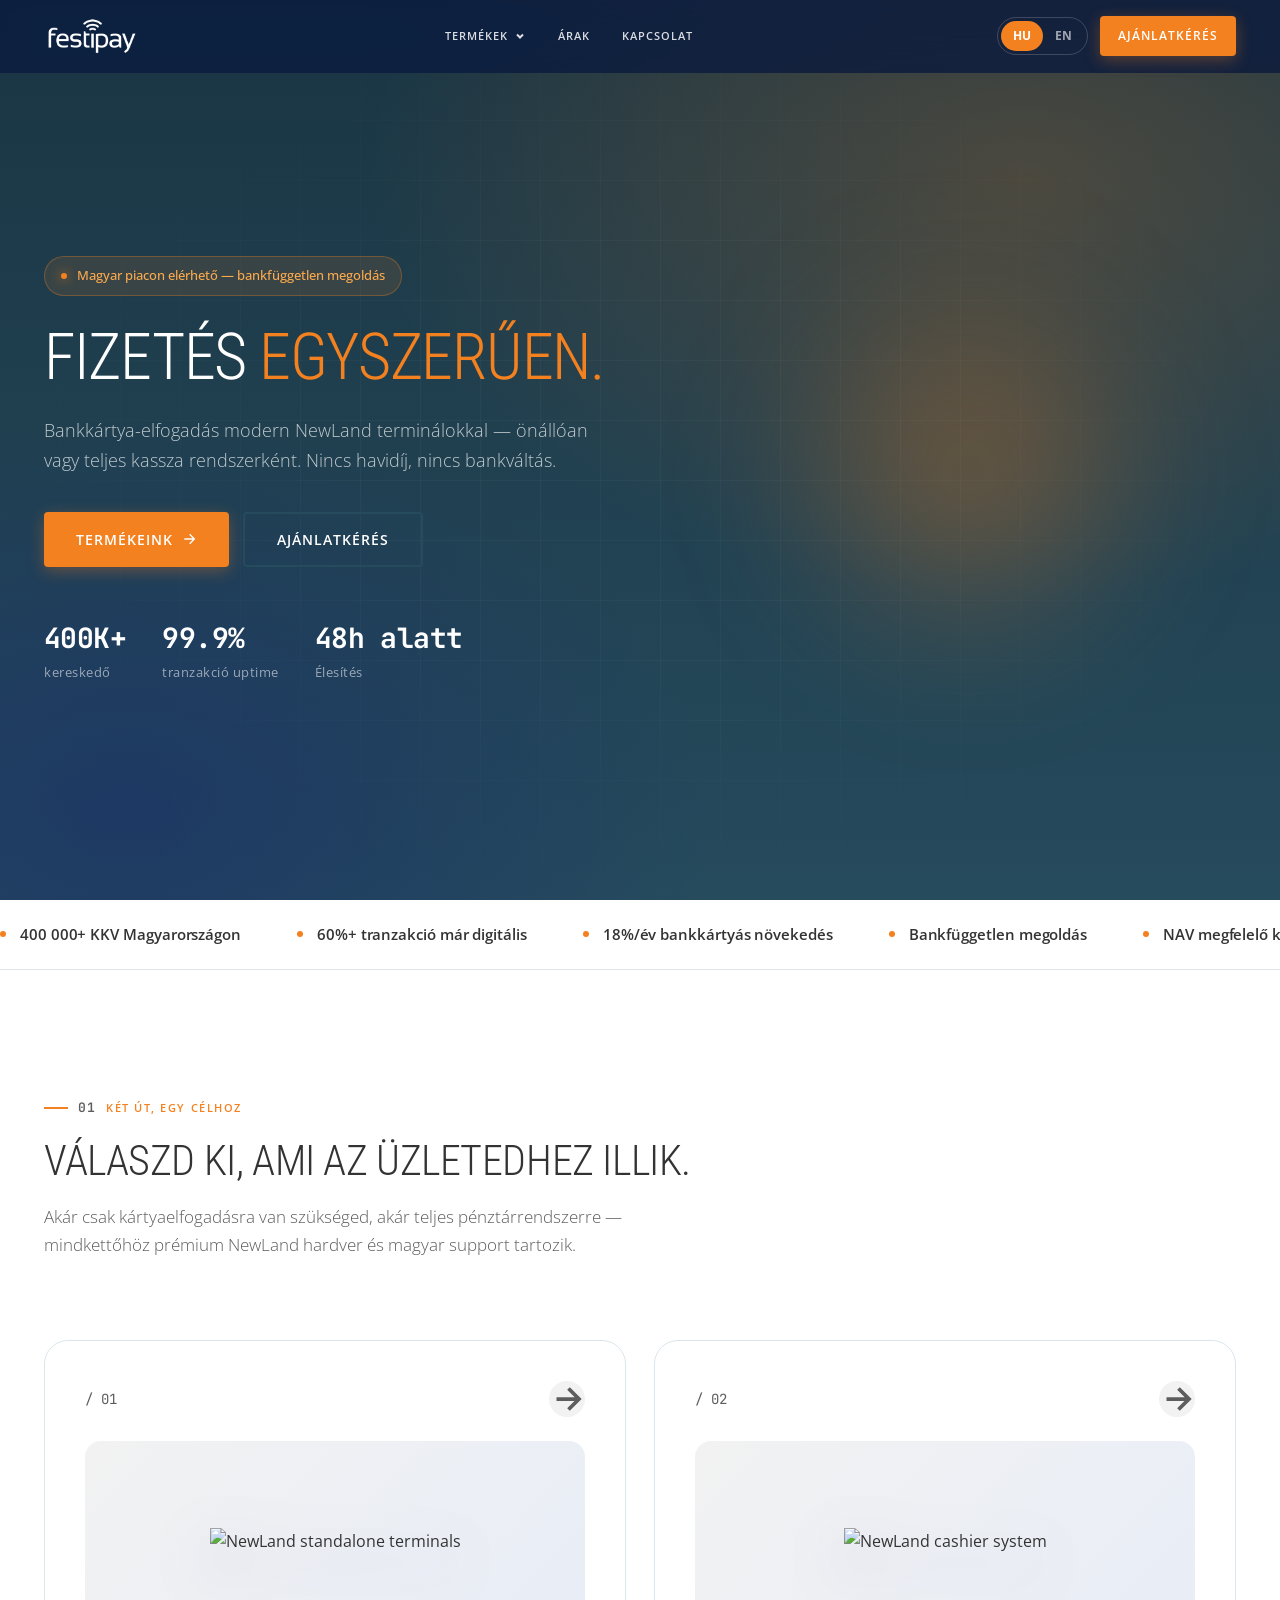
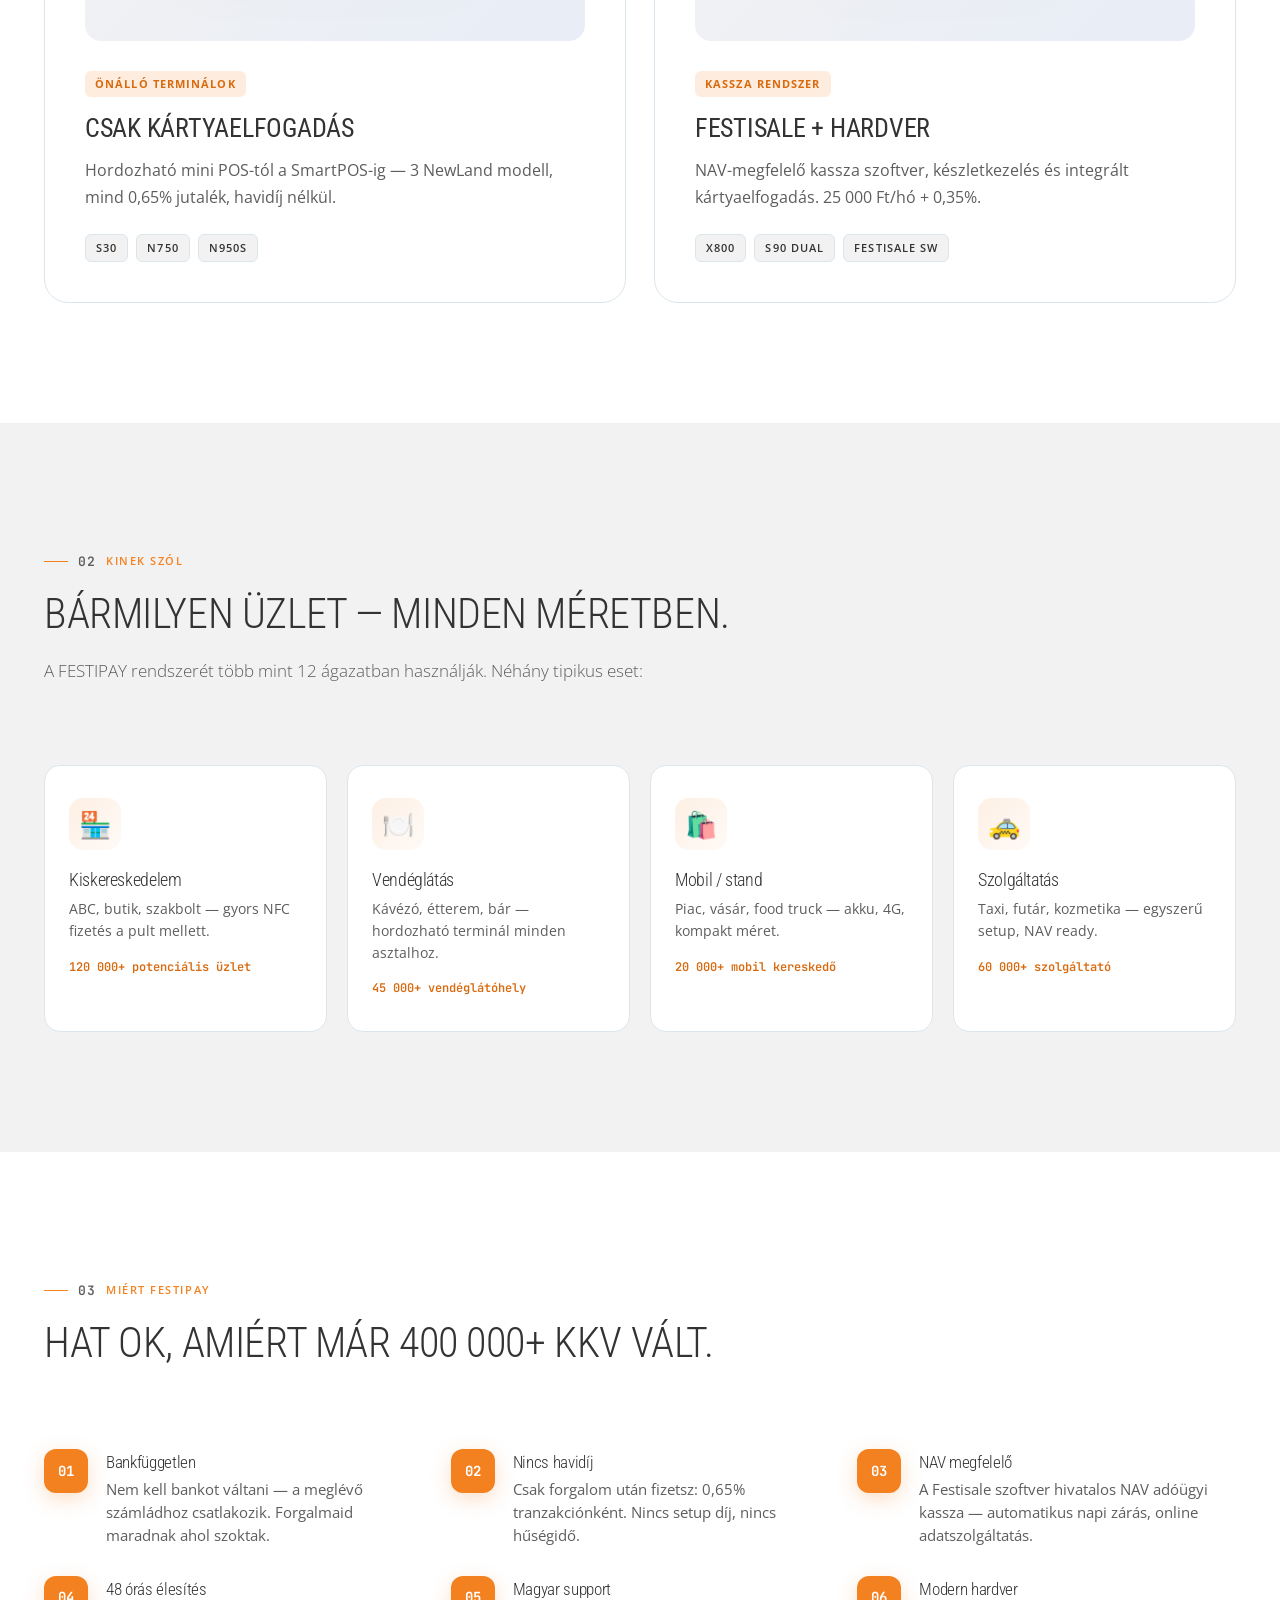
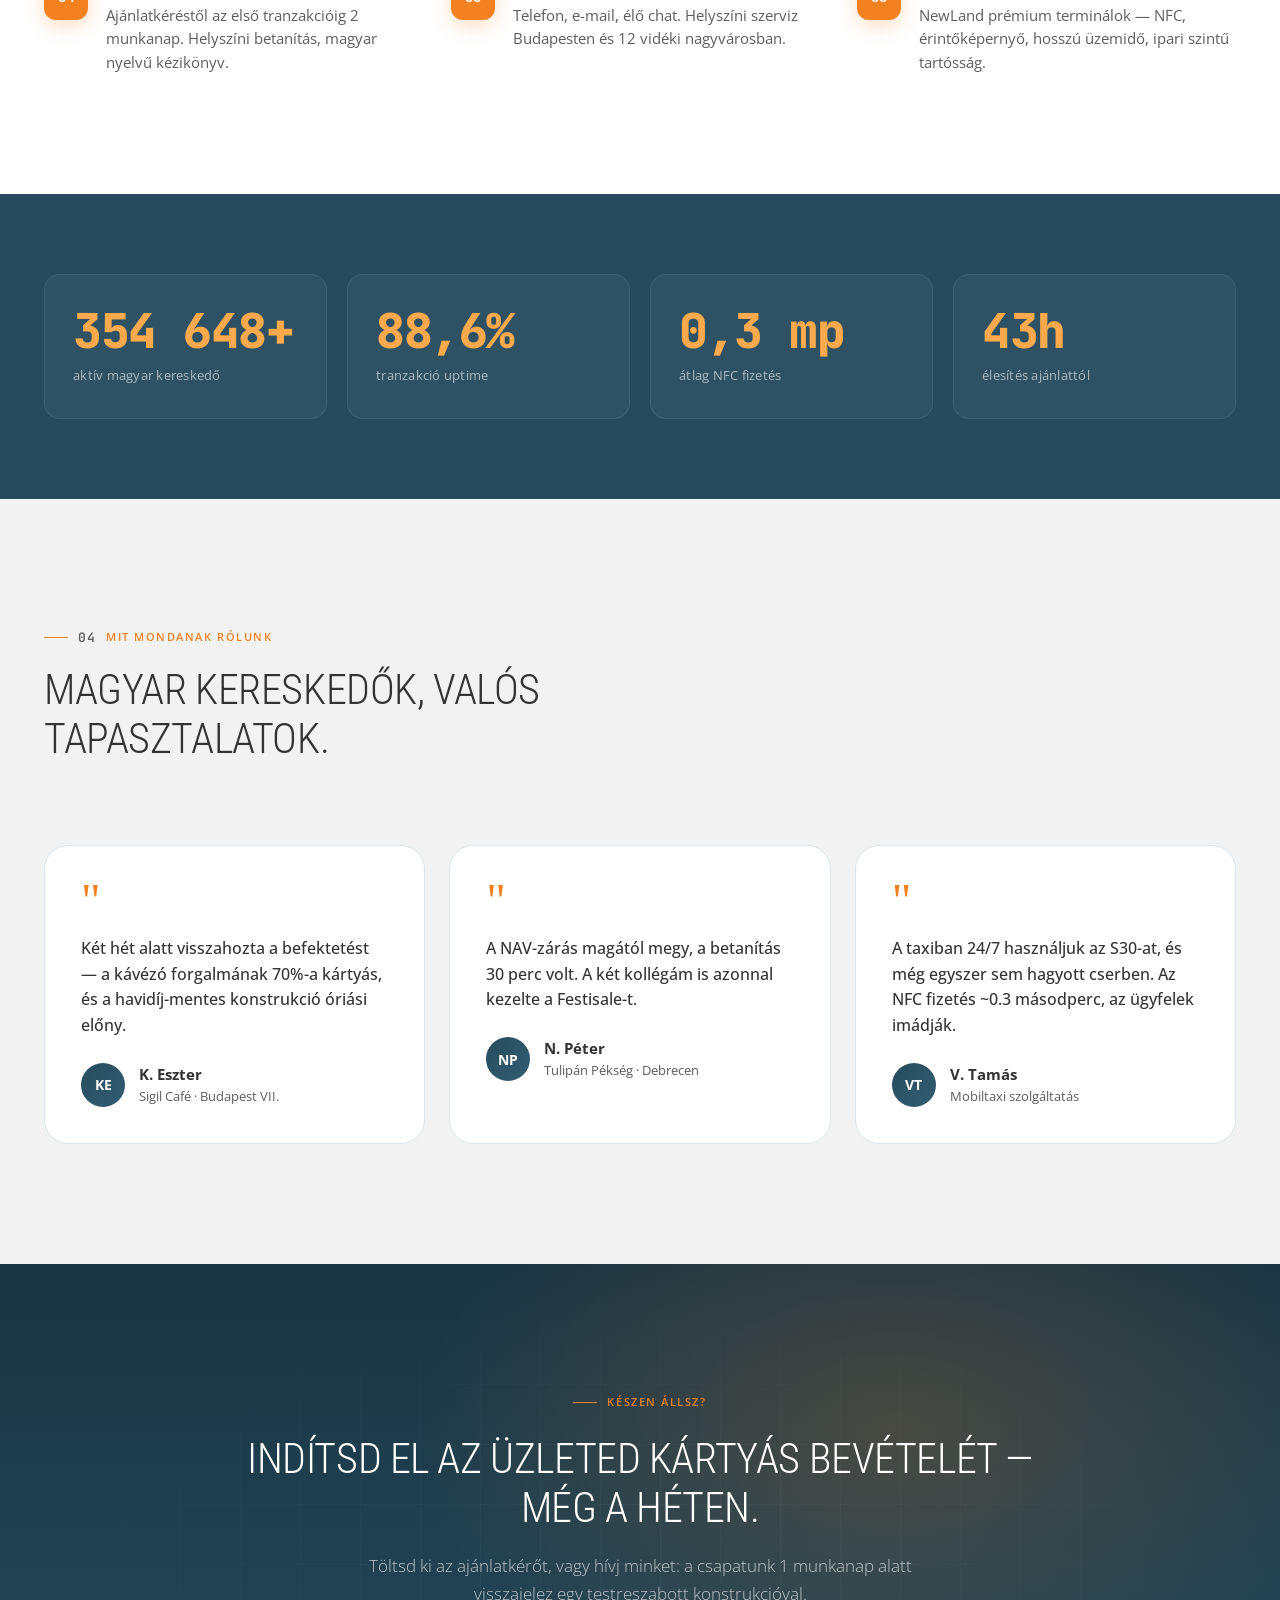
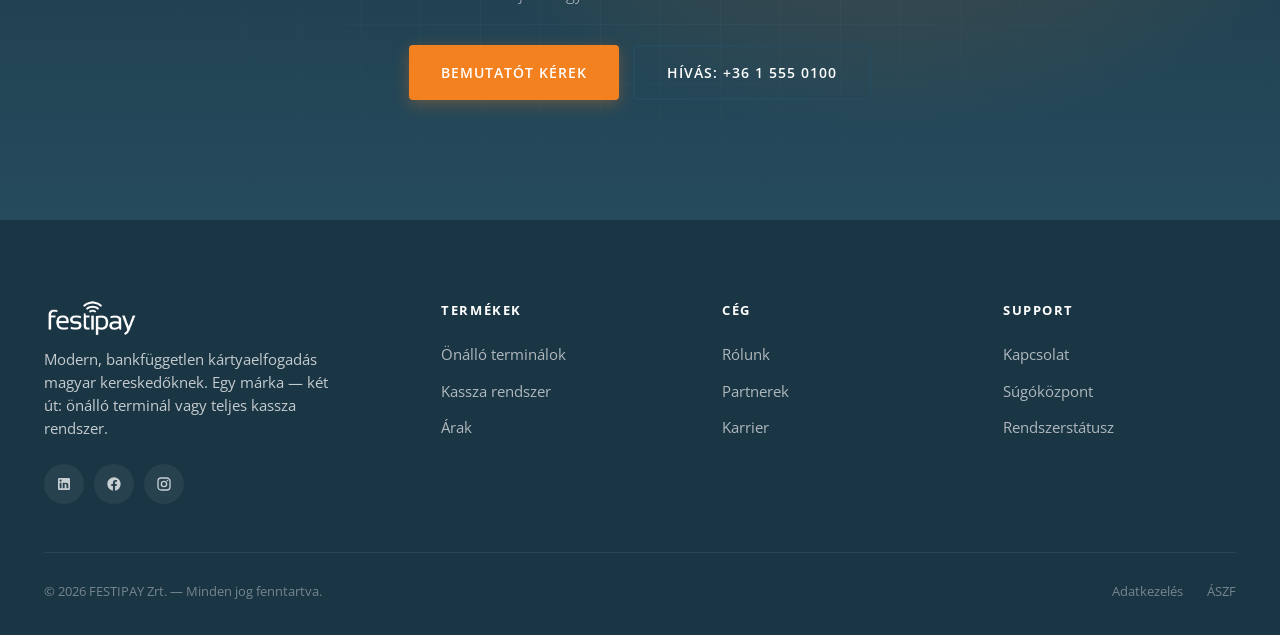
==== index.html @ 7b7e6cd0 "a a" ====
<!DOCTYPE html>
<html lang="hu">
<head>
  <meta charset="UTF-8">
  <meta name="viewport" content="width=device-width, initial-scale=1">
  <title>FESTISALE — Fizetés egyszerűen | NewLand POS terminál &amp; kassza rendszer</title>
  <meta name="description" content="Bankkártya-elfogadás modern NewLand terminálokkal és NAV-megfelelő kassza szoftverrel. Nincs havidíj, bankfüggetlen, magyar support. 400 000+ kereskedőnek.">
  <meta property="og:title" content="FESTISALE — Fizetés egyszerűen">
  <meta property="og:description" content="Modern POS terminál és kassza szoftver KKV-knak. Nincs havidíj, 48h alatt élesítés.">
  <meta property="og:type" content="website">
  <link rel="icon" type="image/png" href="images/favicon.png">
  <link rel="preconnect" href="https://fonts.googleapis.com">
  <link rel="preconnect" href="https://fonts.gstatic.com" crossorigin>
  <link href="https://fonts.googleapis.com/css2?family=Roboto+Condensed:wght@300;400;700&family=Open+Sans:wght@300;400;600;700&family=JetBrains+Mono:wght@500;600;700&display=swap" rel="stylesheet">
  <link rel="stylesheet" href="style.css">
</head>
<body>

  <!-- ============ NAVIGATION ============ -->
  <nav class="nav" role="navigation" aria-label="Main">
    <div class="nav-inner">
      <a href="index.html" class="nav-logo" aria-label="Festipay home">
        <img src="images/festipay-logo-white.png" alt="Festipay" class="nav-logo-img">
      </a>

      <div class="nav-links">
        <div class="nav-dropdown">
          <button class="nav-link" aria-haspopup="true">
            <span data-i18n="nav.products">Termékek</span>
            <svg class="nav-dropdown-chev" viewBox="0 0 12 12" fill="none" stroke="currentColor" stroke-width="2"><path d="M3 4.5l3 3 3-3"/></svg>
          </button>
          <div class="nav-dropdown-menu">
            <a href="terminalok.html" class="nav-dropdown-item">
              <strong data-i18n="nav.standalone">Önálló terminálok</strong>
              <span data-i18n="nav.standalone_sub">NewLand S30 · N750 · N950S</span>
            </a>
            <a href="kassza.html" class="nav-dropdown-item">
              <strong data-i18n="nav.kassza">Kassza rendszer</strong>
              <span data-i18n="nav.kassza_sub">Festisale + X800 · S90</span>
            </a>
          </div>
        </div>
        <a href="arak.html" class="nav-link" data-i18n="nav.pricing">Árak</a>
        <a href="kapcsolat.html" class="nav-link" data-i18n="nav.contact">Kapcsolat</a>
      </div>

      <div class="nav-cta-group">
        <div class="lang-toggle">
          <button class="lang-btn active" data-lang="hu">HU</button>
          <button class="lang-btn" data-lang="en">EN</button>
        </div>
        <a href="kapcsolat.html" class="btn btn-primary btn-sm" data-i18n="nav.cta">Ajánlatkérés</a>
        <button class="nav-burger" aria-label="Open menu">
          <svg viewBox="0 0 24 24" fill="none" stroke="currentColor" stroke-width="2"><path d="M3 6h18M3 12h18M3 18h18"/></svg>
        </button>
      </div>
    </div>
  </nav>

  <div class="nav-mobile">
    <a href="terminalok.html" data-i18n="nav.standalone">Önálló terminálok</a>
    <a href="kassza.html" data-i18n="nav.kassza">Kassza rendszer</a>
    <a href="arak.html" data-i18n="nav.pricing">Árak</a>
    <a href="kapcsolat.html" data-i18n="nav.contact">Kapcsolat</a>
  </div>

  <!-- ============ HERO ============ -->
  <section class="hero">
    <div class="container">
      <div class="hero-inner">
        <div class="reveal in">
          <div class="hero-tag">
            <span class="dot"></span>
            <span data-i18n="home.tag">Magyar piacon elérhető — bankfüggetlen megoldás</span>
          </div>
          <h1 class="h-display">
            <span data-i18n="home.h1_a">Fizetés</span>
            <span class="accent" data-i18n="home.h1_b">egyszerűen.</span>
          </h1>
          <p class="lead" data-i18n="home.lead">Bankkártya-elfogadás modern NewLand terminálokkal — önállóan vagy teljes kassza rendszerként. Nincs havidíj, nincs bankváltás.</p>

          <div class="hero-cta">
            <a href="terminalok.html" class="btn btn-primary btn-lg">
              <span data-i18n="cta.products">Termékeink</span>
              <svg viewBox="0 0 24 24" fill="none" stroke="currentColor" stroke-width="2"><path d="M5 12h14M13 5l7 7-7 7"/></svg>
            </a>
            <a href="kapcsolat.html" class="btn btn-outline-light btn-lg" data-i18n="cta.quote">Ajánlatkérés</a>
          </div>

          <div class="hero-meta">
            <div class="hero-meta-item">
              <div class="num">400K+</div>
              <div class="lbl" data-i18n="home.meta.merchants">kereskedő</div>
            </div>
            <div class="hero-meta-item">
              <div class="num">99.9%</div>
              <div class="lbl" data-i18n="home.meta.uptime">tranzakció uptime</div>
            </div>
            <div class="hero-meta-item">
              <div class="num" data-i18n="home.meta.activation_val">48h alatt</div>
              <div class="lbl" data-i18n="home.meta.activation">Élesítés</div>
            </div>
          </div>
        </div>

        <div class="hero-stage" aria-hidden="true">
          <div class="hero-glow"></div>
          <div class="hero-term t1">
            <img src="https://newlandwebsite.oss-us-east-1.aliyuncs.com/uploads/images/202511/01a5e8d3c271663bbd4b840c916102c7.png" alt="" loading="eager">
          </div>
          <div class="hero-term t2">
            <img src="https://newlandwebsite.oss-us-east-1.aliyuncs.com/uploads/images/202505/e03260bdd63a6452f6b327e0a498686c.png" alt="" loading="eager">
          </div>
          <div class="hero-term t3">
            <img src="https://newlandwebsite.oss-us-east-1.aliyuncs.com/uploads/images/202511/f860396529bdf40c9ce5fc5e056dd986.png" alt="" loading="eager">
          </div>
        </div>
      </div>
    </div>
  </section>

  <!-- ============ STATS MARQUEE ============ -->
  <div class="marquee" aria-hidden="true">
    <div class="marquee-track">
      <span class="marquee-item" data-i18n="marquee.1">400 000+ KKV Magyarországon</span>
      <span class="marquee-item" data-i18n="marquee.2">60%+ tranzakció már digitális</span>
      <span class="marquee-item" data-i18n="marquee.3">18%/év bankkártyás növekedés</span>
      <span class="marquee-item" data-i18n="marquee.4">Bankfüggetlen megoldás</span>
      <span class="marquee-item" data-i18n="marquee.5">NAV megfelelő kassza</span>
      <span class="marquee-item" data-i18n="marquee.6">Magyar helyszíni support</span>
    </div>
  </div>

  <!-- ============ PATHS ============ -->
  <section class="section-pad bg-white">
    <div class="container">
      <div class="sec-head reveal">
        <div class="sec-head-left">
          <div class="eyebrow"><span class="section-number">01</span> <span data-i18n="paths.eyebrow">Két út, egy célhoz</span></div>
          <h2 class="h2" data-i18n="paths.title">Válaszd ki, ami az üzletedhez illik.</h2>
          <p class="lead" data-i18n="paths.lead">Akár csak kártyaelfogadásra van szükséged, akár teljes pénztárrendszerre — mindkettőhöz prémium NewLand hardver és magyar support tartozik.</p>
        </div>
      </div>

      <div class="path-grid reveal-stagger">
        <a href="terminalok.html" class="path-card">
          <div class="num"><span>/ 01</span>
            <span class="arrow"><svg viewBox="0 0 24 24" fill="none" stroke="currentColor" stroke-width="2.5"><path d="M5 12h14M13 5l7 7-7 7"/></svg></span>
          </div>
          <div class="path-card-img">
            <img src="https://newlandwebsite.oss-us-east-1.aliyuncs.com/uploads/images/202511/01a5e8d3c271663bbd4b840c916102c7.png" alt="NewLand standalone terminals">
          </div>
          <span class="tag" data-i18n="paths.standalone_tag">Önálló terminálok</span>
          <h3 class="h3" style="margin-top: 16px" data-i18n="paths.standalone_t">Csak kártyaelfogadás</h3>
          <p data-i18n="paths.standalone_p">Hordozható mini POS-tól a SmartPOS-ig — 3 NewLand modell, mind 0,65% jutalék, havidíj nélkül.</p>
          <div class="path-card-list">
            <span class="tag">S30</span>
            <span class="tag">N750</span>
            <span class="tag">N950S</span>
          </div>
        </a>

        <a href="kassza.html" class="path-card">
          <div class="num"><span>/ 02</span>
            <span class="arrow"><svg viewBox="0 0 24 24" fill="none" stroke="currentColor" stroke-width="2.5"><path d="M5 12h14M13 5l7 7-7 7"/></svg></span>
          </div>
          <div class="path-card-img">
            <img src="https://newlandwebsite.oss-us-east-1.aliyuncs.com/uploads/images/202505/e03260bdd63a6452f6b327e0a498686c.png" alt="NewLand cashier system">
          </div>
          <span class="tag" data-i18n="paths.kassza_tag">Kassza rendszer</span>
          <h3 class="h3" style="margin-top: 16px" data-i18n="paths.kassza_t">Festisale + hardver</h3>
          <p data-i18n="paths.kassza_p">NAV-megfelelő kassza szoftver, készletkezelés és integrált kártyaelfogadás. 25 000 Ft/hó + 0,35%.</p>
          <div class="path-card-list">
            <span class="tag">X800</span>
            <span class="tag">S90 Dual</span>
            <span class="tag">Festisale SW</span>
          </div>
        </a>
      </div>
    </div>
  </section>

  <!-- ============ TARGET SEGMENTS ============ -->
  <section class="section-pad bg-light">
    <div class="container">
      <div class="sec-head reveal">
        <div class="sec-head-left">
          <div class="eyebrow"><span class="section-number">02</span> <span data-i18n="seg.eyebrow">Kinek szól</span></div>
          <h2 class="h2" data-i18n="seg.title">Bármilyen üzlet — minden méretben.</h2>
          <p class="lead" data-i18n="seg.lead">A FESTIPAY rendszerét több mint 12 ágazatban használják. Néhány tipikus eset:</p>
        </div>
      </div>

      <div class="segments-grid reveal-stagger">
        <div class="segment-card">
          <div class="segment-icon">🏪</div>
          <h4 data-i18n="seg.retail.t">Kiskereskedelem</h4>
          <p data-i18n="seg.retail.p">ABC, butik, szakbolt — gyors NFC fizetés a pult mellett.</p>
          <div class="meta" data-i18n="seg.retail.m">120 000+ potenciális üzlet</div>
        </div>
        <div class="segment-card">
          <div class="segment-icon">🍽️</div>
          <h4 data-i18n="seg.hospo.t">Vendéglátás</h4>
          <p data-i18n="seg.hospo.p">Kávézó, étterem, bár — hordozható terminál minden asztalhoz.</p>
          <div class="meta" data-i18n="seg.hospo.m">45 000+ vendéglátóhely</div>
        </div>
        <div class="segment-card">
          <div class="segment-icon">🛍️</div>
          <h4 data-i18n="seg.mobile.t">Mobil / stand</h4>
          <p data-i18n="seg.mobile.p">Piac, vásár, food truck — akku, 4G, kompakt méret.</p>
          <div class="meta" data-i18n="seg.mobile.m">20 000+ mobil kereskedő</div>
        </div>
        <div class="segment-card">
          <div class="segment-icon">🚕</div>
          <h4 data-i18n="seg.service.t">Szolgáltatás</h4>
          <p data-i18n="seg.service.p">Taxi, futár, kozmetika — egyszerű setup, NAV ready.</p>
          <div class="meta" data-i18n="seg.service.m">60 000+ szolgáltató</div>
        </div>
      </div>
    </div>
  </section>

  <!-- ============ WHY FESTIPAY — Features ============ -->
  <section class="section-pad bg-white">
    <div class="container">
      <div class="sec-head reveal">
        <div class="sec-head-left">
          <div class="eyebrow"><span class="section-number">03</span> <span data-i18n="feats.eyebrow">Miért FESTIPAY</span></div>
          <h2 class="h2" data-i18n="feats.title">Hat ok, amiért már 400 000+ KKV vált.</h2>
        </div>
      </div>

      <div class="features-grid reveal-stagger">
        <div class="feature-item">
          <div class="feature-ico">01</div>
          <div><h4 data-i18n="feats.f1.t">Bankfüggetlen</h4><p data-i18n="feats.f1.p">Nem kell bankot váltani — a meglévő számládhoz csatlakozik.</p></div>
        </div>
        <div class="feature-item">
          <div class="feature-ico">02</div>
          <div><h4 data-i18n="feats.f2.t">Nincs havidíj</h4><p data-i18n="feats.f2.p">Csak forgalom után fizetsz: 0,65% tranzakciónként. Nincs hűségidő.</p></div>
        </div>
        <div class="feature-item">
          <div class="feature-ico">03</div>
          <div><h4 data-i18n="feats.f3.t">NAV megfelelő</h4><p data-i18n="feats.f3.p">Hivatalos NAV adóügyi kassza — automatikus napi zárás.</p></div>
        </div>
        <div class="feature-item">
          <div class="feature-ico">04</div>
          <div><h4 data-i18n="feats.f4.t">48 órás élesítés</h4><p data-i18n="feats.f4.p">Ajánlatkéréstől az első tranzakcióig 2 munkanap.</p></div>
        </div>
        <div class="feature-item">
          <div class="feature-ico">05</div>
          <div><h4 data-i18n="feats.f5.t">Magyar support</h4><p data-i18n="feats.f5.p">Telefon, e-mail, élő chat. Helyszíni szerviz 12 nagyvárosban.</p></div>
        </div>
        <div class="feature-item">
          <div class="feature-ico">06</div>
          <div><h4 data-i18n="feats.f6.t">Modern hardver</h4><p data-i18n="feats.f6.p">NewLand prémium terminálok — NFC, érintő, hosszú üzemidő.</p></div>
        </div>
      </div>
    </div>
  </section>

  <!-- ============ STAT COUNTER STRIP ============ -->
  <section class="bg-navy section-pad-sm">
    <div class="container">
      <div class="stat-grid reveal-stagger">
        <div class="stat-card">
          <div class="num"><span data-count="400000" data-suffix="+">0</span></div>
          <div class="lbl">aktív magyar kereskedő</div>
        </div>
        <div class="stat-card">
          <div class="num"><span data-count="99.9" data-decimals="1" data-suffix="%">0</span></div>
          <div class="lbl">tranzakció uptime</div>
        </div>
        <div class="stat-card">
          <div class="num"><span data-count="0.3" data-decimals="1" data-suffix=" mp">0</span></div>
          <div class="lbl">átlag NFC fizetés</div>
        </div>
        <div class="stat-card">
          <div class="num"><span data-count="48" data-suffix="h">0</span></div>
          <div class="lbl">élesítés ajánlattól</div>
        </div>
      </div>
    </div>
  </section>

  <!-- ============ TESTIMONIALS ============ -->
  <section class="section-pad bg-light">
    <div class="container">
      <div class="sec-head reveal">
        <div class="sec-head-left">
          <div class="eyebrow"><span class="section-number">04</span> <span data-i18n="testi.eyebrow">Mit mondanak rólunk</span></div>
          <h2 class="h2" data-i18n="testi.title">Magyar kereskedők, valós tapasztalatok.</h2>
        </div>
      </div>

      <div class="testi-grid reveal-stagger">
        <div class="testi-card">
          <div class="quote-mark">"</div>
          <blockquote data-i18n="testi.1.q">Két hét alatt visszahozta a befektetést — a kávézó forgalmának 70%-a kártyás, és a havidíj-mentes konstrukció óriási előny.</blockquote>
          <div class="testi-author">
            <div class="testi-avatar">KE</div>
            <div>
              <div class="name" data-i18n="testi.1.n">K. Eszter</div>
              <div class="role" data-i18n="testi.1.r">Sigil Café · Budapest VII.</div>
            </div>
          </div>
        </div>

        <div class="testi-card">
          <div class="quote-mark">"</div>
          <blockquote data-i18n="testi.2.q">A NAV-zárás magától megy, a betanítás 30 perc volt. A két kollégám is azonnal kezelte a Festisale-t.</blockquote>
          <div class="testi-author">
            <div class="testi-avatar">NP</div>
            <div>
              <div class="name" data-i18n="testi.2.n">N. Péter</div>
              <div class="role" data-i18n="testi.2.r">Tulipán Pékség · Debrecen</div>
            </div>
          </div>
        </div>

        <div class="testi-card">
          <div class="quote-mark">"</div>
          <blockquote data-i18n="testi.3.q">A taxiban 24/7 használjuk az S30-at, és még egyszer sem hagyott cserben. Az NFC fizetés ~0.3 másodperc, az ügyfelek imádják.</blockquote>
          <div class="testi-author">
            <div class="testi-avatar">VT</div>
            <div>
              <div class="name" data-i18n="testi.3.n">V. Tamás</div>
              <div class="role" data-i18n="testi.3.r">Mobiltaxi szolgáltatás</div>
            </div>
          </div>
        </div>
      </div>
    </div>
  </section>

  <!-- ============ FINAL CTA ============ -->
  <section class="cta-section">
    <div class="container">
      <div class="eyebrow reveal"><span data-i18n="finalcta.eyebrow">Készen állsz?</span></div>
      <h2 class="h2 reveal" data-i18n="finalcta.title">Indítsd el az üzleted kártyás bevételét — még a héten.</h2>
      <p class="lead reveal" data-i18n="finalcta.lead">Töltsd ki az ajánlatkérőt, vagy hívj minket: a csapatunk 1 munkanap alatt visszajelez egy testreszabott konstrukcióval.</p>
      <div class="btn-group reveal">
        <a href="kapcsolat.html" class="btn btn-primary btn-lg" data-i18n="finalcta.btn_demo">Bemutatót kérek</a>
        <a href="tel:+3615550100" class="btn btn-outline-light btn-lg" data-i18n="finalcta.btn_call">Hívás: +36 1 555 0100</a>
      </div>
    </div>
  </section>

  <!-- ============ FOOTER ============ -->
  <footer class="footer">
    <div class="container">
      <div class="footer-grid">
        <div class="footer-brand">
          <div class="nav-logo" style="color:#fff">
            <img src="images/festipay-logo-white.png" alt="Festipay" class="nav-logo-img">
          </div>
          <p data-i18n="footer.tagline">Modern, bankfüggetlen kártyaelfogadás magyar kereskedőknek.</p>
          <div class="footer-socials">
            <a href="#" aria-label="LinkedIn"><svg width="16" height="16" viewBox="0 0 24 24" fill="currentColor"><path d="M19 3a2 2 0 0 1 2 2v14a2 2 0 0 1-2 2H5a2 2 0 0 1-2-2V5a2 2 0 0 1 2-2h14m-.5 15.5v-5.3a3.26 3.26 0 0 0-3.26-3.26c-.85 0-1.84.52-2.32 1.3v-1.11h-2.79v8.37h2.79v-4.93c0-.77.62-1.4 1.39-1.4a1.4 1.4 0 0 1 1.4 1.4v4.93h2.79M6.88 8.56a1.68 1.68 0 0 0 1.68-1.68c0-.93-.75-1.69-1.68-1.69a1.69 1.69 0 0 0-1.69 1.69c0 .93.76 1.68 1.69 1.68m1.39 9.94v-8.37H5.5v8.37h2.77z"/></svg></a>
            <a href="#" aria-label="Facebook"><svg width="16" height="16" viewBox="0 0 24 24" fill="currentColor"><path d="M12 2.04c-5.5 0-10 4.49-10 10.02c0 5 3.66 9.15 8.44 9.9v-7H7.9v-2.9h2.54V9.85c0-2.51 1.49-3.89 3.78-3.89c1.09 0 2.23.19 2.23.19v2.47h-1.26c-1.24 0-1.63.77-1.63 1.56v1.88h2.78l-.45 2.9h-2.33v7a10 10 0 0 0 8.44-9.9c0-5.53-4.5-10.02-10-10.02z"/></svg></a>
            <a href="#" aria-label="Instagram"><svg width="16" height="16" viewBox="0 0 24 24" fill="currentColor"><path d="M7.8 2h8.4C19.4 2 22 4.6 22 7.8v8.4a5.8 5.8 0 0 1-5.8 5.8H7.8C4.6 22 2 19.4 2 16.2V7.8A5.8 5.8 0 0 1 7.8 2m-.2 2A3.6 3.6 0 0 0 4 7.6v8.8C4 18.39 5.61 20 7.6 20h8.8a3.6 3.6 0 0 0 3.6-3.6V7.6C20 5.61 18.39 4 16.4 4H7.6m9.65 1.5a1.25 1.25 0 0 1 1.25 1.25A1.25 1.25 0 0 1 17.25 8 1.25 1.25 0 0 1 16 6.75a1.25 1.25 0 0 1 1.25-1.25M12 7a5 5 0 0 1 5 5 5 5 0 0 1-5 5 5 5 0 0 1-5-5 5 5 0 0 1 5-5m0 2a3 3 0 0 0-3 3 3 3 0 0 0 3 3 3 3 0 0 0 3-3 3 3 0 0 0-3-3z"/></svg></a>
          </div>
        </div>
        <div>
          <h5 data-i18n="footer.products">Termékek</h5>
          <ul>
            <li><a href="terminalok.html" data-i18n="nav.standalone">Önálló terminálok</a></li>
            <li><a href="kassza.html" data-i18n="nav.kassza">Kassza rendszer</a></li>
            <li><a href="arak.html" data-i18n="nav.pricing">Árak</a></li>
          </ul>
        </div>
        <div>
          <h5 data-i18n="footer.company">Cég</h5>
          <ul>
            <li><a href="#" data-i18n="footer.about">Rólunk</a></li>
            <li><a href="#" data-i18n="footer.partners">Partnerek</a></li>
            <li><a href="#" data-i18n="footer.careers">Karrier</a></li>
          </ul>
        </div>
        <div>
          <h5 data-i18n="footer.support">Support</h5>
          <ul>
            <li><a href="kapcsolat.html" data-i18n="nav.contact">Kapcsolat</a></li>
            <li><a href="#" data-i18n="footer.help">Súgóközpont</a></li>
            <li><a href="#" data-i18n="footer.status">Rendszerstátusz</a></li>
          </ul>
        </div>
      </div>
      <div class="footer-bottom">
        <div data-i18n="footer.copy">© 2026 FESTIPAY Zrt. — Minden jog fenntartva.</div>
        <div style="display:flex;gap:24px">
          <a href="#" data-i18n="footer.privacy">Adatkezelés</a>
          <a href="#" data-i18n="footer.terms">ÁSZF</a>
        </div>
      </div>
    </div>
  </footer>

  <script src="js/lang.js"></script>
  <script src="js/main.js"></script>
</body>
</html>
---- style.css ----
/* ============================================================
   FESTISALE — Design Tokens & Base Styles
   Brand: FESTIPAY / FESTISALE  ·  Framework: Eloqwnt-inspired
   ============================================================ */

:root {
  --color-navy: #264B5D;
  --color-navy-mid: #345D72;
  --color-navy-deep: #1A3543;
  --color-orange: #F48120;
  --color-orange-dark: #D86A10;
  --color-orange-light: #FBA94D;
  --color-green: #F48120;
  --color-green-dark: #D86A10;
  --color-green-light: #FBA94D;
  /* Legacy aliases pointing to FestiPay orange */
  --color-light-bg: #F2F2F2;
  --color-border: #DBE6EC;
  --color-border-dark: rgba(255,255,255,.08);
  --color-gray: #5D5D5D;
  --color-gray-soft: #999999;
  --color-text: #333333;
  --color-white: #FFFFFF;

  --shadow-sm: 0 4px 24px rgba(38,75,93,.10);
  --shadow-md: 0 8px 32px rgba(38,75,93,.14);
  --shadow-lg: 0 12px 48px rgba(38,75,93,.18);
  --shadow-glow: 0 0 80px rgba(244,129,32,.35);

  --color-gold: #FECF3B;
  --color-yellow: #FFCA18;
  --color-info-blue: #0097C6;
  --color-form-bg: #EFEFEF;

  --radius: 16px;
  --radius-sm: 10px;
  --radius-lg: 24px;
  --radius-pill: 999px;

  --container: 1240px;
  --container-narrow: 1080px;

  --ease: cubic-bezier(.22, 1, .36, 1);
  --ease-out: cubic-bezier(.16, 1, .3, 1);

  --font-sans: 'Open Sans', 'Inter', -apple-system, BlinkMacSystemFont, 'Segoe UI', sans-serif;
  --font-display: 'Roboto Condensed', 'Inter', sans-serif;
  --font-mono: 'JetBrains Mono', ui-monospace, SFMono-Regular, monospace;
}

/* ============================ Reset ============================ */
*,
*::before,
*::after { box-sizing: border-box; }

html { scroll-behavior: smooth; -webkit-text-size-adjust: 100%; }

body {
  margin: 0;
  font-family: var(--font-sans);
  font-size: 16px;
  line-height: 1.65;
  color: var(--color-text);
  background: var(--color-white);
  -webkit-font-smoothing: antialiased;
  -moz-osx-font-smoothing: grayscale;
  overflow-x: hidden;
}

img, svg, video { display: block; max-width: 100%; height: auto; }
button { font: inherit; cursor: pointer; border: none; background: none; color: inherit; }
a { color: inherit; text-decoration: none; transition: color .2s var(--ease); }
ul, ol { margin: 0; padding: 0; list-style: none; }
input, select, textarea { font: inherit; color: inherit; }

::selection { background: var(--color-orange); color: var(--color-white); }

/* ============================ Layout ============================ */
.container {
  width: 100%;
  max-width: var(--container);
  margin: 0 auto;
  padding: 0 24px;
}

.container-narrow {
  width: 100%;
  max-width: var(--container-narrow);
  margin: 0 auto;
  padding: 0 24px;
}

section { position: relative; }

.section-pad { padding: 120px 0; }
.section-pad-sm { padding: 80px 0; }

.bg-navy { background: var(--color-navy); color: var(--color-white); }
.bg-navy-deep { background: var(--color-navy-deep); color: var(--color-white); }
.bg-light { background: var(--color-light-bg); }
.bg-white { background: var(--color-white); }

/* ============================ Typography ============================ */
h1, h2, h3, h4 { margin: 0; font-weight: 300; letter-spacing: -.02em; line-height: 1.1; font-family: var(--font-display); }

.h-display {
  font-size: clamp(38px, 5.5vw, 64px);
  font-weight: 300;
  letter-spacing: -.02em;
  line-height: 1.05;
  font-family: var(--font-display);
  text-transform: uppercase;
}

.h1 { font-size: clamp(34px, 4.5vw, 48px); font-weight: 300; letter-spacing: -.02em; line-height: 1.1; font-family: var(--font-display); text-transform: uppercase; }
.h2 { font-size: clamp(28px, 3.5vw, 42px); font-weight: 300; letter-spacing: -.01em; line-height: 1.15; font-family: var(--font-display); text-transform: uppercase; }
.h3 { font-size: clamp(20px, 2vw, 26px); font-weight: 400; letter-spacing: -.01em; line-height: 1.25; font-family: var(--font-display); text-transform: uppercase; }
.h4 { font-size: 18px; font-weight: 400; letter-spacing: -.005em; font-family: var(--font-display); text-transform: uppercase; }

.lead {
  font-size: clamp(15px, 1.3vw, 18px);
  line-height: 1.7;
  color: var(--color-gray);
  font-weight: 300;
  max-width: 60ch;
  font-family: var(--font-sans);
}

.bg-navy .lead, .bg-navy-deep .lead { color: var(--color-gray-soft); }

.accent { color: var(--color-orange); }
.accent-light { color: var(--color-orange-light); }

.eyebrow {
  display: inline-flex;
  align-items: center;
  gap: 10px;
  font-size: 11px;
  font-weight: 600;
  text-transform: uppercase;
  letter-spacing: .14em;
  color: var(--color-orange);
  font-family: var(--font-sans);
}

.eyebrow::before {
  content: '';
  width: 24px;
  height: 1.5px;
  background: currentColor;
}

.section-number {
  font-family: var(--font-mono);
  font-size: 13px;
  font-weight: 600;
  color: var(--color-gray);
  letter-spacing: .08em;
}

.section-title {
  font-family: var(--font-display);
  font-size: 11px;
  font-weight: 700;
  letter-spacing: 3px;
  text-transform: uppercase;
  color: var(--color-orange);
  margin-bottom: 32px;
  padding-bottom: 10px;
  border-bottom: 1px solid var(--color-border);
}

.mono { font-family: var(--font-mono); }

/* ============================ Navigation ============================ */
.nav {
  position: fixed;
  top: 0; left: 0; right: 0;
  z-index: 1000;
  background: rgba(13, 27, 62, .82);
  backdrop-filter: blur(16px) saturate(150%);
  -webkit-backdrop-filter: blur(16px) saturate(150%);
  border-bottom: 1px solid transparent;
  transition: background .3s var(--ease), border-color .3s var(--ease);
}

.nav.scrolled {
  background: rgba(13, 27, 62, .96);
  border-bottom-color: var(--color-border-dark);
}

.nav-inner {
  display: flex;
  align-items: center;
  justify-content: space-between;
  height: 72px;
  max-width: var(--container);
  margin: 0 auto;
  padding: 0 24px;
  color: var(--color-white);
}

.nav-logo {
  display: flex;
  align-items: center;
  gap: 10px;
  font-size: 20px;
  font-weight: 900;
  letter-spacing: -.02em;
  color: var(--color-white);
}

.nav-logo-img {
  height: 36px;
  width: auto;
  display: block;
}

.nav-logo-mark {
  width: 32px;
  height: 32px;
  border-radius: 8px;
  background: var(--color-orange);
  display: grid;
  place-items: center;
  color: var(--color-white);
  font-weight: 900;
  font-size: 16px;
  letter-spacing: 0;
}

.nav-logo span:last-child { color: var(--color-white); }
.nav-logo .accent { color: var(--color-orange); }

.nav-links {
  display: flex;
  align-items: center;
  gap: 4px;
}

.nav-link {
  display: inline-flex;
  align-items: center;
  gap: 6px;
  padding: 8px 14px;
  border-radius: 8px;
  font-size: 11px;
  font-weight: 600;
  letter-spacing: 1px;
  text-transform: uppercase;
  color: rgba(255,255,255,.85);
  position: relative;
  transition: background .2s var(--ease), color .2s var(--ease);
  font-family: var(--font-sans);
}

.nav-link:hover { background: rgba(255,255,255,.08); color: var(--color-white); }
.nav-link.active { color: var(--color-white); }
.nav-link.active::after {
  content: '';
  position: absolute;
  left: 14px; right: 14px;
  bottom: 2px;
  height: 2px;
  background: var(--color-orange);
  border-radius: 1px;
}

.nav-dropdown { position: relative; }
.nav-dropdown-chev {
  width: 12px;
  height: 12px;
  transition: transform .25s var(--ease);
}
.nav-dropdown:hover .nav-dropdown-chev { transform: rotate(180deg); }

.nav-dropdown-menu {
  position: absolute;
  top: calc(100% + 8px);
  left: 0;
  min-width: 260px;
  background: rgba(20, 35, 70, .96);
  backdrop-filter: blur(20px);
  border: 1px solid var(--color-border-dark);
  border-radius: var(--radius);
  padding: 8px;
  box-shadow: var(--shadow-lg);
  opacity: 0;
  visibility: hidden;
  transform: translateY(-6px);
  transition: opacity .2s var(--ease), transform .2s var(--ease), visibility .2s;
}

.nav-dropdown:hover .nav-dropdown-menu,
.nav-dropdown:focus-within .nav-dropdown-menu {
  opacity: 1;
  visibility: visible;
  transform: translateY(0);
}

.nav-dropdown-item {
  display: block;
  padding: 12px 14px;
  border-radius: 10px;
  color: rgba(255,255,255,.85);
  transition: background .2s var(--ease);
}
.nav-dropdown-item:hover { background: rgba(244,129,32,.14); color: var(--color-white); }
.nav-dropdown-item strong { display: block; font-weight: 600; color: var(--color-white); margin-bottom: 2px; font-size: 14.5px; }
.nav-dropdown-item span { display: block; font-size: 12.5px; color: rgba(255,255,255,.55); }

.nav-cta-group {
  display: flex;
  align-items: center;
  gap: 12px;
}

.lang-toggle {
  display: inline-flex;
  align-items: center;
  border: 1px solid rgba(255,255,255,.18);
  border-radius: var(--radius-pill);
  padding: 3px;
  font-size: 12px;
  font-weight: 700;
  letter-spacing: .04em;
}

.lang-btn {
  padding: 5px 12px;
  border-radius: var(--radius-pill);
  color: rgba(255,255,255,.6);
  transition: background .2s var(--ease), color .2s var(--ease);
}

.lang-btn.active {
  background: var(--color-orange);
  color: var(--color-white);
}

.nav-burger {
  display: none;
  width: 40px;
  height: 40px;
  border-radius: 10px;
  background: rgba(255,255,255,.08);
}
.nav-burger svg { margin: auto; width: 18px; height: 18px; }

.nav-mobile {
  position: fixed;
  inset: 0;
  background: var(--color-navy-deep);
  z-index: 999;
  padding: 96px 32px 48px;
  opacity: 0;
  visibility: hidden;
  transition: opacity .3s var(--ease), visibility .3s;
}
.nav-mobile.open { opacity: 1; visibility: visible; }
.nav-mobile a {
  display: block;
  padding: 16px 0;
  font-size: 22px;
  font-weight: 700;
  color: var(--color-white);
  border-bottom: 1px solid var(--color-border-dark);
}
.nav-mobile a:hover { color: var(--color-orange); }

/* ============================ Buttons ============================ */
.btn {
  display: inline-flex;
  align-items: center;
  justify-content: center;
  gap: 8px;
  padding: 12px 28px;
  border-radius: 4px;
  font-size: 13px;
  font-weight: 600;
  letter-spacing: 1px;
  text-transform: uppercase;
  white-space: nowrap;
  transition: transform .2s var(--ease), background .2s var(--ease), box-shadow .2s var(--ease), border-color .2s var(--ease);
  cursor: pointer;
  font-family: var(--font-sans);
}

.btn svg { width: 16px; height: 16px; transition: transform .2s var(--ease); }
.btn:hover svg { transform: translateX(2px); }

.btn-primary {
  background: var(--color-orange);
  color: var(--color-white);
  box-shadow: 0 4px 16px rgba(244,129,32,.32);
  border-radius: 4px;
  font-family: var(--font-sans);
  font-size: 13px;
  font-weight: 600;
  letter-spacing: 1px;
  text-transform: uppercase;
  padding: 12px 28px;
}
.btn-primary:hover {
  background: var(--color-orange-light);
  transform: translateY(-2px);
  box-shadow: 0 8px 24px rgba(244,129,32,.45);
}

.btn-outline-light {
  background: transparent;
  color: var(--color-white);
  border: 2px solid var(--color-navy);
  border-radius: 4px;
  font-family: var(--font-sans);
  font-size: 13px;
  font-weight: 600;
  letter-spacing: 1px;
  text-transform: uppercase;
  padding: 11px 28px;
}
.btn-outline-light:hover {
  background: rgba(255,255,255,.08);
  border-color: rgba(255,255,255,.55);
  transform: translateY(-2px);
}

.btn-outline {
  background: transparent;
  color: var(--color-navy);
  border: 2px solid var(--color-navy);
  border-radius: 4px;
  font-family: var(--font-sans);
  font-size: 13px;
  font-weight: 600;
  letter-spacing: 1px;
  text-transform: uppercase;
  padding: 11px 28px;
}
.btn-outline:hover {
  border-color: var(--color-orange);
  background: var(--color-light-bg);
  color: var(--color-orange);
  transform: translateY(-2px);
}

.btn-ghost {
  background: transparent;
  color: var(--color-text);
  padding: 12px 14px;
}
.btn-ghost:hover { color: var(--color-orange-dark); }

.btn-sm { padding: 10px 18px; font-size: 12px; }
.btn-lg { padding: 14px 32px; font-size: 14px; }

/* ============================ Chips, tags, badges ============================ */
.chip {
  display: inline-flex;
  align-items: center;
  gap: 8px;
  padding: 7px 14px;
  border-radius: var(--radius-pill);
  font-size: 13px;
  font-weight: 500;
  background: rgba(244,129,32,.10);
  color: var(--color-orange-dark);
  border: 1px solid rgba(244,129,32,.22);
}
.bg-navy .chip, .bg-navy-deep .chip {
  background: rgba(244,129,32,.14);
  color: var(--color-orange-light);
  border-color: rgba(244,129,32,.28);
}

.tag {
  display: inline-block;
  padding: 4px 10px;
  border-radius: 6px;
  font-size: 11px;
  font-weight: 700;
  text-transform: uppercase;
  letter-spacing: .1em;
  background: rgba(244,129,32,.14);
  color: var(--color-orange-dark);
}
.bg-navy .tag, .bg-navy-deep .tag { color: var(--color-orange-light); }

.badge-featured {
  display: inline-flex;
  align-items: center;
  gap: 6px;
  padding: 6px 12px;
  border-radius: var(--radius-pill);
  font-size: 11.5px;
  font-weight: 700;
  letter-spacing: .04em;
  background: var(--color-navy);
  color: var(--color-gold);
  text-transform: uppercase;
}

/* ============================ Hero — Home ============================ */
.hero {
  position: relative;
  min-height: 100vh;
  display: flex;
  align-items: center;
  background: radial-gradient(1100px 700px at 80% 20%, rgba(244,129,32,.22), transparent 60%),
              radial-gradient(900px 600px at 10% 90%, rgba(26,50,104,.7), transparent 65%),
              linear-gradient(180deg, var(--color-navy-deep) 0%, var(--color-navy) 100%);
  color: var(--color-white);
  overflow: hidden;
  padding: 140px 0 100px;
}

.hero::before {
  content: '';
  position: absolute;
  inset: 0;
  background-image:
    linear-gradient(rgba(255,255,255,.03) 1px, transparent 1px),
    linear-gradient(90deg, rgba(255,255,255,.03) 1px, transparent 1px);
  background-size: 60px 60px;
  mask-image: radial-gradient(ellipse at center, black 30%, transparent 75%);
  -webkit-mask-image: radial-gradient(ellipse at center, black 30%, transparent 75%);
  pointer-events: none;
}

.hero-inner {
  display: grid;
  grid-template-columns: 1.05fr .95fr;
  gap: 64px;
  align-items: center;
  position: relative;
  z-index: 2;
}

.hero-tag {
  display: inline-flex;
  align-items: center;
  gap: 10px;
  padding: 8px 16px;
  border-radius: var(--radius-pill);
  background: rgba(244,129,32,.12);
  border: 1px solid rgba(244,129,32,.32);
  color: var(--color-orange-light);
  font-size: 13px;
  font-weight: 500;
  margin-bottom: 28px;
}
.hero-tag .dot { width: 6px; height: 6px; border-radius: 50%; background: var(--color-orange); box-shadow: 0 0 12px var(--color-orange); animation: pulse 2s ease-in-out infinite; }

@keyframes pulse {
  0%, 100% { opacity: 1; transform: scale(1); }
  50% { opacity: .5; transform: scale(1.4); }
}

.hero h1 { margin-bottom: 24px; }
.hero .lead { margin-bottom: 36px; font-size: clamp(17px, 1.4vw, 20px); color: rgba(255,255,255,.72); max-width: 56ch; }

.hero-cta { display: flex; flex-wrap: wrap; gap: 14px; margin-bottom: 48px; }

.hero-meta {
  display: flex;
  gap: 36px;
  flex-wrap: wrap;
}
.hero-meta-item .num { font-family: var(--font-mono); font-size: 28px; font-weight: 700; color: var(--color-white); letter-spacing: -.02em; }
.hero-meta-item .lbl { font-size: 12.5px; color: rgba(255,255,255,.55); margin-top: 2px; letter-spacing: .04em; }

/* Hero terminal stage */
.hero-stage {
  position: relative;
  height: 540px;
}

.hero-term {
  position: absolute;
  filter: drop-shadow(0 40px 80px rgba(0,0,0,.5));
  animation: float 5s ease-in-out infinite;
}
.hero-term img { width: 100%; }

.hero-term.t1 { width: 280px; right: 5%; top: 8%; z-index: 3; animation-delay: 0s; }
.hero-term.t2 { width: 220px; left: 10%; top: 30%; z-index: 2; opacity: .85; animation-delay: .8s; }
.hero-term.t3 { width: 190px; right: 22%; bottom: 6%; z-index: 1; opacity: .7; animation-delay: 1.6s; }

@keyframes float {
  0%, 100% { transform: translateY(0); }
  50% { transform: translateY(-14px); }
}

.hero-glow {
  position: absolute;
  width: 480px;
  height: 480px;
  border-radius: 50%;
  background: radial-gradient(circle, rgba(244,129,32,.35), transparent 65%);
  top: 50%; left: 50%;
  transform: translate(-50%, -50%);
  filter: blur(60px);
  z-index: 0;
}

/* ============================ Stats marquee ============================ */
.marquee {
  background: var(--color-white);
  border-top: 1px solid var(--color-border);
  border-bottom: 1px solid var(--color-border);
  padding: 22px 0;
  overflow: hidden;
  position: relative;
}
.bg-navy + .marquee, .hero + .marquee { border-top: none; }

.marquee-track {
  display: flex;
  gap: 56px;
  white-space: nowrap;
  animation: marquee 40s linear infinite;
  width: max-content;
}

.marquee-item {
  display: inline-flex;
  align-items: center;
  gap: 14px;
  font-size: 15px;
  font-weight: 600;
  color: var(--color-text);
  letter-spacing: -.005em;
}

.marquee-item::before {
  content: '';
  display: inline-block;
  width: 6px; height: 6px;
  border-radius: 50%;
  background: var(--color-orange);
}

@keyframes marquee {
  0% { transform: translateX(0); }
  100% { transform: translateX(-50%); }
}

.marquee:hover .marquee-track { animation-play-state: paused; }

/* ============================ Section header ============================ */
.sec-head {
  display: flex;
  justify-content: space-between;
  align-items: end;
  gap: 48px;
  margin-bottom: 64px;
  flex-wrap: wrap;
}

.sec-head-left { max-width: 720px; }
.sec-head .eyebrow { margin-bottom: 18px; }
.sec-head h2 { margin-bottom: 18px; }

/* ============================ Path cards (Home) ============================ */
.path-grid {
  display: grid;
  grid-template-columns: 1fr 1fr;
  gap: 28px;
}

.path-card {
  position: relative;
  background: var(--color-white);
  border: 1px solid var(--color-border);
  border-radius: var(--radius-lg);
  padding: 40px;
  overflow: hidden;
  transition: transform .3s var(--ease), box-shadow .3s var(--ease), border-color .3s var(--ease);
}
.path-card:hover {
  transform: translateY(-6px);
  box-shadow: var(--shadow-md);
  border-color: rgba(244,129,32,.4);
}

.path-card .num {
  font-family: var(--font-mono);
  font-size: 14px;
  color: var(--color-gray);
  margin-bottom: 24px;
  display: flex;
  justify-content: space-between;
  align-items: center;
}

.path-card .num .arrow {
  width: 36px; height: 36px;
  border-radius: 50%;
  background: var(--color-light-bg);
  display: grid; place-items: center;
  transition: background .25s var(--ease), color .25s var(--ease), transform .25s var(--ease);
}
.path-card:hover .num .arrow {
  background: var(--color-orange);
  color: var(--color-white);
  transform: rotate(-45deg);
}

.path-card h3 { margin-bottom: 12px; }
.path-card p { color: var(--color-gray); margin: 0 0 24px; }

.path-card-img {
  height: 200px;
  border-radius: var(--radius);
  background: linear-gradient(135deg, var(--color-light-bg), #E8EDF7);
  margin-bottom: 28px;
  position: relative;
  overflow: hidden;
  display: grid;
  place-items: center;
}

.path-card-img img { max-height: 180px; width: auto; filter: drop-shadow(0 20px 30px rgba(13,27,62,.25)); transition: transform .4s var(--ease); }
.path-card:hover .path-card-img img { transform: translateY(-8px) scale(1.02); }

.path-card-list { display: flex; flex-wrap: wrap; gap: 8px; }
.path-card-list .tag { background: var(--color-light-bg); color: var(--color-text); border: 1px solid var(--color-border); font-weight: 600; }

/* ============================ Segments grid ============================ */
.segments-grid {
  display: grid;
  grid-template-columns: repeat(4, 1fr);
  gap: 20px;
}

.segment-card {
  background: var(--color-white);
  border: 1px solid var(--color-border);
  border-radius: var(--radius);
  padding: 32px 24px;
  transition: transform .25s var(--ease), border-color .25s var(--ease), box-shadow .25s var(--ease);
}
.segment-card:hover { transform: translateY(-4px); border-color: rgba(244,129,32,.4); box-shadow: var(--shadow-sm); }

.segment-icon {
  width: 52px; height: 52px;
  border-radius: 14px;
  background: linear-gradient(135deg, rgba(244,129,32,.12), rgba(244,129,32,.04));
  display: grid; place-items: center;
  font-size: 26px;
  margin-bottom: 20px;
}

.segment-card h4 { margin-bottom: 8px; font-size: 18px; }
.segment-card p { font-size: 14px; color: var(--color-gray); margin: 0 0 16px; line-height: 1.55; }
.segment-card .meta { font-family: var(--font-mono); font-size: 12px; color: var(--color-orange-dark); font-weight: 600; }

/* ============================ Features grid ============================ */
.features-grid {
  display: grid;
  grid-template-columns: repeat(3, 1fr);
  gap: 28px;
}

.feature-item {
  display: flex;
  gap: 18px;
  align-items: start;
}

.feature-ico {
  flex-shrink: 0;
  width: 44px; height: 44px;
  border-radius: 12px;
  background: var(--color-orange);
  color: var(--color-white);
  display: grid; place-items: center;
  font-weight: 700;
  font-family: var(--font-mono);
  font-size: 14px;
}
.bg-light .feature-ico,
.bg-white .feature-ico { box-shadow: 0 6px 20px rgba(244,129,32,.25); }

.feature-item h4 { margin: 4px 0 6px; font-size: 17px; }
.feature-item p { font-size: 14.5px; color: var(--color-gray); margin: 0; line-height: 1.6; }

/* ============================ Two-column product showcase ============================ */
.product-block {
  display: grid;
  grid-template-columns: 1fr 1fr;
  gap: 80px;
  align-items: center;
  padding: 100px 0;
  border-bottom: 1px solid var(--color-border);
}
.product-block:last-of-type { border-bottom: none; }
.product-block.reverse > :first-child { order: 2; }

.bg-navy .product-block,
.bg-navy-deep .product-block { border-bottom-color: var(--color-border-dark); }

.product-visual {
  position: relative;
  aspect-ratio: 1 / 1;
  border-radius: var(--radius-lg);
  background: linear-gradient(135deg, var(--color-navy), var(--color-navy-mid));
  display: grid;
  place-items: center;
  overflow: hidden;
  box-shadow: var(--shadow-lg);
}
.bg-light .product-visual { background: linear-gradient(135deg, #ffffff, #E8EDF7); border: 1px solid var(--color-border); box-shadow: var(--shadow-md); }

.product-visual::before {
  content: '';
  position: absolute;
  width: 80%; height: 80%;
  border-radius: 50%;
  background: radial-gradient(circle, rgba(244,129,32,.3), transparent 60%);
  filter: blur(40px);
  z-index: 0;
}

.product-visual img {
  position: relative;
  z-index: 1;
  max-width: 70%;
  max-height: 70%;
  filter: drop-shadow(0 30px 60px rgba(0,0,0,.4));
  transition: transform .5s var(--ease);
}
.product-block:hover .product-visual img { transform: translateY(-10px) scale(1.04); }

.product-visual .float-spec {
  position: absolute;
  z-index: 2;
  background: rgba(255,255,255,.96);
  color: var(--color-navy);
  padding: 10px 16px;
  border-radius: var(--radius-pill);
  font-size: 13px;
  font-weight: 700;
  box-shadow: var(--shadow-md);
  backdrop-filter: blur(10px);
}
.float-spec.top { top: 24px; left: 24px; }
.float-spec.bot { bottom: 24px; right: 24px; }

.product-info .tag { margin-bottom: 16px; }
.product-info h2 { margin-bottom: 16px; }
.product-info .lead { margin: 0 0 32px; }

.feature-chips {
  display: grid;
  grid-template-columns: 1fr 1fr;
  gap: 14px;
  margin-bottom: 36px;
}
.feature-chip {
  display: flex;
  align-items: center;
  gap: 12px;
  padding: 14px 16px;
  border-radius: var(--radius-sm);
  background: var(--color-light-bg);
  border: 1px solid var(--color-border);
  font-size: 14px;
  font-weight: 500;
}
.bg-navy .feature-chip, .bg-navy-deep .feature-chip {
  background: rgba(255,255,255,.04);
  border-color: var(--color-border-dark);
  color: var(--color-white);
}
.feature-chip .em { font-size: 20px; }

.spec-table {
  width: 100%;
  border-collapse: collapse;
  margin-bottom: 32px;
}
.spec-table td {
  padding: 14px 0;
  border-bottom: 1px solid var(--color-border);
  font-size: 14.5px;
}
.bg-navy .spec-table td, .bg-navy-deep .spec-table td { border-bottom-color: var(--color-border-dark); }
.spec-table td:first-child { color: var(--color-gray); font-weight: 500; }
.spec-table td:last-child { text-align: right; font-weight: 700; font-family: var(--font-mono); }

.product-cta { display: flex; gap: 12px; flex-wrap: wrap; }

/* ============================ Comparison table ============================ */
.compare-table {
  width: 100%;
  border-collapse: separate;
  border-spacing: 0;
  background: var(--color-white);
  border: 1px solid var(--color-border);
  border-radius: var(--radius);
  overflow: hidden;
}
.compare-table th,
.compare-table td {
  padding: 18px 24px;
  text-align: left;
  font-size: 14.5px;
  border-bottom: 1px solid var(--color-border);
}
.compare-table th {
  font-weight: 700;
  background: var(--color-light-bg);
  font-size: 15px;
}
.compare-table th:not(:first-child),
.compare-table td:not(:first-child) { text-align: center; }
.compare-table tr:last-child td { border-bottom: none; }
.compare-table td:first-child { color: var(--color-gray); }

.compare-table .check { color: var(--color-orange); font-weight: 800; font-size: 17px; }
.compare-table .cross { color: #d1d8e8; font-size: 17px; }

/* ============================ Pricing cards ============================ */
.pricing-grid {
  display: grid;
  grid-template-columns: 1fr 1fr;
  gap: 28px;
  max-width: 920px;
  margin: 0 auto;
}

.pricing-card {
  position: relative;
  background: var(--color-white);
  border: 1.5px solid var(--color-border);
  border-radius: var(--radius-lg);
  padding: 40px;
  transition: transform .3s var(--ease), border-color .3s var(--ease), box-shadow .3s var(--ease);
}
.pricing-card:hover { transform: translateY(-4px); box-shadow: var(--shadow-md); }

.pricing-card.featured {
  border-color: var(--color-orange);
  background: linear-gradient(180deg, #ffffff 0%, #FFF8F0 100%);
  box-shadow: 0 12px 48px rgba(244,129,32,.18);
}

.pricing-card .badge-featured {
  position: absolute;
  top: -14px;
  left: 50%;
  transform: translateX(-50%);
}

.pricing-card h3 { margin-bottom: 8px; font-size: 22px; }
.pricing-card .sub { font-size: 14px; color: var(--color-gray); margin: 0 0 28px; }

.price {
  display: flex;
  align-items: baseline;
  gap: 8px;
  margin-bottom: 4px;
}
.price .amt {
  font-size: clamp(40px, 4vw, 52px);
  font-weight: 900;
  letter-spacing: -.03em;
  font-family: var(--font-mono);
  line-height: 1;
}
.price .per { color: var(--color-gray); font-size: 14px; }

.price-note { font-size: 13px; color: var(--color-gray); margin-bottom: 32px; }

.price-list { display: flex; flex-direction: column; gap: 12px; margin-bottom: 32px; }
.price-list li {
  display: flex;
  align-items: start;
  gap: 12px;
  font-size: 14.5px;
}
.price-list svg { flex-shrink: 0; margin-top: 3px; color: var(--color-orange); width: 18px; height: 18px; }

.pricing-card .btn { width: 100%; }

/* ============================ Calculator ============================ */
.calc {
  background: var(--color-white);
  border: 1px solid var(--color-border);
  border-radius: var(--radius-lg);
  padding: 48px;
  box-shadow: var(--shadow-sm);
}

.calc-controls { display: grid; gap: 32px; margin-bottom: 36px; }

.calc-field label { display: block; font-size: 14px; font-weight: 600; margin-bottom: 12px; color: var(--color-text); }

.calc-slider {
  -webkit-appearance: none;
  appearance: none;
  width: 100%;
  height: 6px;
  background: var(--color-border);
  border-radius: 3px;
  outline: none;
  transition: background .2s var(--ease);
}
.calc-slider::-webkit-slider-thumb {
  -webkit-appearance: none;
  width: 24px; height: 24px;
  border-radius: 50%;
  background: var(--color-orange);
  cursor: pointer;
  border: 4px solid #fff;
  box-shadow: 0 4px 12px rgba(244,129,32,.4);
  transition: transform .15s ease;
}
.calc-slider::-webkit-slider-thumb:hover { transform: scale(1.15); }
.calc-slider::-moz-range-thumb {
  width: 24px; height: 24px;
  border-radius: 50%;
  background: var(--color-orange);
  cursor: pointer;
  border: 4px solid #fff;
  box-shadow: 0 4px 12px rgba(244,129,32,.4);
}

.calc-value {
  font-family: var(--font-mono);
  font-size: 22px;
  font-weight: 700;
  color: var(--color-navy);
  margin-top: 12px;
  letter-spacing: -.01em;
}

.calc-radio { display: flex; gap: 12px; flex-wrap: wrap; }
.calc-radio label {
  display: inline-flex;
  align-items: center;
  gap: 8px;
  padding: 10px 16px;
  border: 1.5px solid var(--color-border);
  border-radius: var(--radius-pill);
  cursor: pointer;
  font-size: 14px;
  font-weight: 500;
  transition: border-color .2s var(--ease), background .2s var(--ease);
}
.calc-radio label:hover { border-color: var(--color-orange); }
.calc-radio input { display: none; }
.calc-radio label:has(input:checked) {
  background: var(--color-orange);
  border-color: var(--color-orange);
  color: var(--color-white);
}

.calc-results {
  display: grid;
  grid-template-columns: 1fr 1fr;
  gap: 20px;
}

.calc-result {
  padding: 28px;
  border-radius: var(--radius);
  background: var(--color-light-bg);
  border: 1.5px solid var(--color-border);
}
.calc-result.winner {
  background: linear-gradient(160deg, var(--color-navy), var(--color-navy-mid));
  color: var(--color-white);
  border-color: var(--color-navy);
  box-shadow: 0 12px 40px rgba(13,27,62,.3);
}
.calc-result.winner .big { color: var(--color-gold); }
.calc-result h4 { font-size: 14px; font-weight: 600; opacity: .7; margin-bottom: 8px; }
.calc-result .big {
  font-family: var(--font-mono);
  font-size: clamp(28px, 3vw, 38px);
  font-weight: 900;
  letter-spacing: -.025em;
  line-height: 1.1;
  margin-bottom: 4px;
}
.calc-result .small { font-size: 12.5px; opacity: .65; }

/* ============================ Stat counter cards ============================ */
.stat-grid {
  display: grid;
  grid-template-columns: repeat(4, 1fr);
  gap: 20px;
}
.stat-card {
  padding: 32px 28px;
  border-radius: var(--radius);
  background: rgba(255,255,255,.04);
  border: 1px solid var(--color-border-dark);
}
.bg-light .stat-card,
.bg-white .stat-card {
  background: var(--color-white);
  border-color: var(--color-border);
  box-shadow: var(--shadow-sm);
}

.stat-card .num {
  font-family: var(--font-mono);
  font-size: clamp(36px, 4vw, 48px);
  font-weight: 900;
  letter-spacing: -.03em;
  color: var(--color-orange-light);
  line-height: 1;
  margin-bottom: 10px;
}
.bg-light .stat-card .num, .bg-white .stat-card .num { color: var(--color-orange-dark); }

.stat-card .lbl {
  font-size: 13px;
  color: rgba(255,255,255,.6);
  letter-spacing: .02em;
}
.bg-light .stat-card .lbl, .bg-white .stat-card .lbl { color: var(--color-gray); }

/* ============================ Steps ============================ */
.steps {
  display: grid;
  grid-template-columns: repeat(4, 1fr);
  gap: 20px;
  position: relative;
}
.step-card {
  position: relative;
  padding: 32px 28px;
  background: var(--color-white);
  border: 1px solid var(--color-border);
  border-radius: var(--radius);
  transition: transform .25s var(--ease), box-shadow .25s var(--ease);
}
.step-card:hover { transform: translateY(-4px); box-shadow: var(--shadow-sm); }

.step-num {
  width: 40px; height: 40px;
  border-radius: 50%;
  background: var(--color-orange);
  color: var(--color-white);
  display: grid; place-items: center;
  font-family: var(--font-mono);
  font-size: 14px;
  font-weight: 700;
  margin-bottom: 20px;
}
.step-card h4 { margin-bottom: 8px; }
.step-card p { font-size: 14px; color: var(--color-gray); margin: 0; line-height: 1.55; }

/* ============================ Tabs (use-case switcher) ============================ */
.tabs {
  display: flex;
  gap: 8px;
  margin-bottom: 36px;
  flex-wrap: wrap;
  justify-content: center;
}
.tab {
  padding: 10px 20px;
  border-radius: var(--radius-pill);
  border: 1.5px solid var(--color-border);
  font-size: 14px;
  font-weight: 600;
  transition: all .2s var(--ease);
  background: transparent;
}
.bg-navy .tab, .bg-navy-deep .tab { border-color: rgba(255,255,255,.18); color: rgba(255,255,255,.75); }
.tab:hover { border-color: var(--color-orange); color: var(--color-orange-dark); }
.bg-navy .tab:hover, .bg-navy-deep .tab:hover { color: var(--color-orange-light); border-color: var(--color-orange); }
.tab.active { background: var(--color-orange); border-color: var(--color-orange); color: var(--color-white); }
.bg-navy .tab.active, .bg-navy-deep .tab.active { color: var(--color-white); }

.tab-content {
  display: none;
  animation: fadeUp .4s var(--ease-out);
}
.tab-content.active { display: block; }

.tab-panel {
  display: grid;
  grid-template-columns: 1fr 1fr;
  gap: 56px;
  align-items: center;
  padding: 48px;
  border-radius: var(--radius-lg);
  background: rgba(255,255,255,.04);
  border: 1px solid var(--color-border-dark);
}
.bg-light .tab-panel, .bg-white .tab-panel { background: var(--color-white); border-color: var(--color-border); box-shadow: var(--shadow-sm); }

.tab-panel-visual {
  aspect-ratio: 4/3;
  border-radius: var(--radius);
  background: linear-gradient(135deg, rgba(244,129,32,.2), rgba(13,27,62,.4));
  display: grid;
  place-items: center;
  font-size: 80px;
}

.tab-panel ul {
  margin: 20px 0;
  display: flex;
  flex-direction: column;
  gap: 10px;
}
.tab-panel ul li {
  position: relative;
  padding-left: 24px;
  font-size: 14.5px;
  line-height: 1.55;
}
.tab-panel ul li::before {
  content: '→';
  position: absolute;
  left: 0;
  color: var(--color-orange);
  font-weight: 700;
}

/* ============================ Testimonials ============================ */
.testi-grid {
  display: grid;
  grid-template-columns: repeat(3, 1fr);
  gap: 24px;
}
.testi-card {
  padding: 36px;
  border-radius: var(--radius-lg);
  background: var(--color-white);
  border: 1px solid var(--color-border);
  transition: transform .25s var(--ease), box-shadow .25s var(--ease);
}
.testi-card:hover { transform: translateY(-4px); box-shadow: var(--shadow-md); }

.testi-card .quote-mark { font-size: 48px; color: var(--color-orange); line-height: .8; margin-bottom: 16px; font-family: Georgia, serif; }
.testi-card blockquote { font-size: 16px; line-height: 1.6; margin: 0 0 24px; color: var(--color-text); font-weight: 500; }
.testi-author { display: flex; align-items: center; gap: 14px; }
.testi-avatar {
  width: 44px; height: 44px;
  border-radius: 50%;
  background: linear-gradient(135deg, var(--color-navy), var(--color-navy-mid));
  color: var(--color-white);
  display: grid; place-items: center;
  font-weight: 700;
  font-size: 14px;
}
.testi-author .name { font-weight: 700; font-size: 14.5px; }
.testi-author .role { font-size: 12.5px; color: var(--color-gray); }

/* ============================ CTA section ============================ */
.cta-section {
  background: radial-gradient(800px 500px at 70% 30%, rgba(244,129,32,.2), transparent 60%),
              linear-gradient(180deg, var(--color-navy-deep), var(--color-navy));
  color: var(--color-white);
  text-align: center;
  padding: 120px 0;
  position: relative;
  overflow: hidden;
}
.cta-section::before {
  content: '';
  position: absolute;
  inset: 0;
  background-image:
    linear-gradient(rgba(255,255,255,.04) 1px, transparent 1px),
    linear-gradient(90deg, rgba(255,255,255,.04) 1px, transparent 1px);
  background-size: 60px 60px;
  mask-image: radial-gradient(ellipse at center, black, transparent 70%);
  -webkit-mask-image: radial-gradient(ellipse at center, black, transparent 70%);
}
.cta-section .container { position: relative; z-index: 1; max-width: 880px; }
.cta-section .eyebrow { justify-content: center; margin-bottom: 24px; }
.cta-section h2 { margin-bottom: 20px; }
.cta-section .lead { margin: 0 auto 36px; color: rgba(255,255,255,.7); }
.cta-section .btn-group { display: flex; gap: 14px; justify-content: center; flex-wrap: wrap; }

/* ============================ Footer ============================ */
.footer {
  background: var(--color-navy-deep);
  color: rgba(255,255,255,.75);
  padding: 80px 0 32px;
}
.footer-grid {
  display: grid;
  grid-template-columns: 1.5fr 1fr 1fr 1fr;
  gap: 48px;
  margin-bottom: 48px;
}
.footer h5 {
  color: var(--color-white);
  font-size: 13px;
  text-transform: uppercase;
  letter-spacing: .12em;
  margin: 0 0 20px;
  font-weight: 700;
}
.footer ul { display: flex; flex-direction: column; gap: 10px; }
.footer ul a { font-size: 14.5px; color: rgba(255,255,255,.65); }
.footer ul a:hover { color: var(--color-orange-light); }
.footer-brand p { font-size: 14.5px; margin: 12px 0 24px; line-height: 1.6; max-width: 32ch; }
.footer-socials { display: flex; gap: 10px; }
.footer-socials a {
  width: 40px; height: 40px;
  border-radius: 50%;
  background: rgba(255,255,255,.06);
  display: grid; place-items: center;
  transition: background .2s var(--ease);
}
.footer-socials a:hover { background: var(--color-orange); color: var(--color-white); }

.footer-bottom {
  display: flex;
  justify-content: space-between;
  align-items: center;
  padding-top: 28px;
  border-top: 1px solid var(--color-border-dark);
  font-size: 13px;
  color: rgba(255,255,255,.4);
  flex-wrap: wrap;
  gap: 16px;
}

/* ============================ Page hero (sub-pages) ============================ */
.page-hero {
  padding: 160px 0 80px;
  background: linear-gradient(180deg, var(--color-navy-deep), var(--color-navy));
  color: var(--color-white);
  position: relative;
  overflow: hidden;
}
.page-hero::before {
  content: '';
  position: absolute;
  inset: 0;
  background-image:
    linear-gradient(rgba(255,255,255,.04) 1px, transparent 1px),
    linear-gradient(90deg, rgba(255,255,255,.04) 1px, transparent 1px);
  background-size: 60px 60px;
  mask-image: radial-gradient(ellipse at top, black 20%, transparent 70%);
  -webkit-mask-image: radial-gradient(ellipse at top, black 20%, transparent 70%);
}
.page-hero .container { position: relative; z-index: 1; }
.page-hero .eyebrow { margin-bottom: 24px; }
.page-hero h1 { max-width: 18ch; margin-bottom: 24px; }
.page-hero .lead { color: rgba(255,255,255,.7); }

/* ============================ Contact ============================ */
.contact-grid {
  display: grid;
  grid-template-columns: 1.2fr 1fr;
  gap: 64px;
}
.form {
  background: var(--color-white);
  padding: 48px;
  border-radius: var(--radius-lg);
  border: 1px solid var(--color-border);
  box-shadow: var(--shadow-sm);
}
.form-row { display: grid; gap: 20px; margin-bottom: 20px; }
.form-row.two { grid-template-columns: 1fr 1fr; }
.form-field label { display: block; font-size: 13px; font-weight: 600; margin-bottom: 8px; }
.form-field label .req { color: var(--color-orange-dark); }
.form-field input,
.form-field select,
.form-field textarea {
  width: 100%;
  padding: 13px 16px;
  border: 1.5px solid var(--color-border);
  border-radius: var(--radius-sm);
  font-size: 15px;
  background: var(--color-white);
  transition: border-color .2s var(--ease), box-shadow .2s var(--ease);
}
.form-field input:focus,
.form-field select:focus,
.form-field textarea:focus {
  outline: none;
  border-color: var(--color-orange);
  box-shadow: 0 0 0 3px rgba(244,129,32,.16);
}
.form-field textarea { resize: vertical; min-height: 120px; }
.form button[type=submit] { width: 100%; margin-top: 12px; }

.form-success {
  text-align: center;
  padding: 48px 24px;
  display: none;
}
.form-success.show { display: block; }
.form-success-icon {
  width: 64px; height: 64px;
  border-radius: 50%;
  background: var(--color-orange);
  color: var(--color-white);
  display: grid; place-items: center;
  margin: 0 auto 20px;
  font-size: 32px;
  animation: pop .5s var(--ease-out);
}
@keyframes pop {
  0% { transform: scale(0); }
  60% { transform: scale(1.15); }
  100% { transform: scale(1); }
}

.contact-info { display: flex; flex-direction: column; gap: 24px; }
.contact-info-card {
  padding: 28px;
  background: var(--color-white);
  border: 1px solid var(--color-border);
  border-radius: var(--radius);
}
.contact-info-card h4 { font-size: 14px; text-transform: uppercase; letter-spacing: .1em; color: var(--color-gray); margin-bottom: 16px; }
.contact-info-item {
  display: flex;
  align-items: center;
  gap: 14px;
  padding: 8px 0;
}
.contact-info-item .ico {
  width: 40px; height: 40px;
  border-radius: 12px;
  background: var(--color-light-bg);
  display: grid; place-items: center;
  color: var(--color-orange-dark);
  flex-shrink: 0;
}
.contact-info-item .lbl { font-size: 12.5px; color: var(--color-gray); }
.contact-info-item .val { font-size: 15px; font-weight: 600; color: var(--color-text); }

.promise {
  padding: 32px;
  border-radius: var(--radius);
  background: linear-gradient(160deg, var(--color-navy), var(--color-navy-mid));
  color: var(--color-white);
}
.promise h4 { color: var(--color-white); margin-bottom: 16px; font-size: 18px; text-transform: none; letter-spacing: -.01em; }
.promise ul { display: flex; flex-direction: column; gap: 10px; }
.promise li { display: flex; gap: 10px; font-size: 14.5px; }
.promise li::before { content: '✓'; color: var(--color-gold); font-weight: 700; }

/* ============================ Hardware price table ============================ */
.hw-table {
  width: 100%;
  border-collapse: separate;
  border-spacing: 0;
  background: var(--color-white);
  border: 1px solid var(--color-border);
  border-radius: var(--radius);
  overflow: hidden;
}
.hw-table th, .hw-table td {
  padding: 18px 24px;
  text-align: left;
  font-size: 14.5px;
  border-bottom: 1px solid var(--color-border);
}
.hw-table th { background: var(--color-light-bg); font-weight: 700; }
.hw-table tr:last-child td { border-bottom: none; }
.hw-table .hw-img { width: 64px; }
.hw-table .hw-img img { width: 48px; height: 48px; object-fit: contain; }
.hw-table .hw-price { font-family: var(--font-mono); font-weight: 700; text-align: right; }

/* ============================ Animations on scroll ============================ */
.reveal {
  opacity: 0;
  transform: translateY(24px);
  transition: opacity .7s var(--ease-out), transform .7s var(--ease-out);
}
.reveal.in {
  opacity: 1;
  transform: translateY(0);
}
.reveal-stagger > * { opacity: 0; transform: translateY(20px); transition: opacity .6s var(--ease-out), transform .6s var(--ease-out); }
.reveal-stagger.in > * { opacity: 1; transform: translateY(0); }
.reveal-stagger.in > *:nth-child(1) { transition-delay: 0ms; }
.reveal-stagger.in > *:nth-child(2) { transition-delay: 80ms; }
.reveal-stagger.in > *:nth-child(3) { transition-delay: 160ms; }
.reveal-stagger.in > *:nth-child(4) { transition-delay: 240ms; }
.reveal-stagger.in > *:nth-child(5) { transition-delay: 320ms; }
.reveal-stagger.in > *:nth-child(6) { transition-delay: 400ms; }

@keyframes fadeUp {
  from { opacity: 0; transform: translateY(20px); }
  to { opacity: 1; transform: translateY(0); }
}

@media (prefers-reduced-motion: reduce) {
  *, *::before, *::after { animation-duration: .01ms !important; transition-duration: .01ms !important; }
  .hero-term { animation: none; }
  .marquee-track { animation: none; }
}

/* ============================ Responsive ============================ */
@media (max-width: 1024px) {
  .hero-inner { grid-template-columns: 1fr; gap: 32px; }
  .hero-stage { height: 360px; }
  .product-block { grid-template-columns: 1fr; gap: 48px; padding: 64px 0; }
  .product-block.reverse > :first-child { order: 0; }
  .features-grid { grid-template-columns: repeat(2, 1fr); }
  .testi-grid { grid-template-columns: 1fr; }
  .stat-grid { grid-template-columns: repeat(2, 1fr); }
  .steps { grid-template-columns: repeat(2, 1fr); }
  .segments-grid { grid-template-columns: repeat(2, 1fr); }
  .contact-grid { grid-template-columns: 1fr; gap: 32px; }
  .footer-grid { grid-template-columns: 1fr 1fr; gap: 36px; }
  .path-grid { grid-template-columns: 1fr; }
  .pricing-grid { grid-template-columns: 1fr; }
  .calc-results { grid-template-columns: 1fr; }
  .tab-panel { grid-template-columns: 1fr; padding: 32px; }
  .section-pad { padding: 80px 0; }
  .sec-head { flex-direction: column; align-items: start; gap: 16px; }
}

@media (max-width: 768px) {
  .nav-links, .nav-cta-group .btn { display: none; }
  .nav-burger { display: grid; place-items: center; }
  .lang-toggle { display: none; }
  .nav-cta-group { gap: 8px; }

  .hero { padding: 120px 0 60px; min-height: auto; }
  .features-grid { grid-template-columns: 1fr; }
  .feature-chips { grid-template-columns: 1fr; }
  .form { padding: 28px; }
  .calc { padding: 28px; }
  .form-row.two { grid-template-columns: 1fr; }
  .hero-meta { gap: 24px; }

  .compare-table th, .compare-table td { padding: 12px 14px; font-size: 13px; }

  .footer-grid { grid-template-columns: 1fr; gap: 32px; }
  .footer-bottom { flex-direction: column; gap: 12px; text-align: center; }

  .container, .container-narrow { padding: 0 20px; }
  .nav-inner { padding: 0 20px; }
}

@media (max-width: 480px) {
  .segments-grid, .stat-grid, .steps { grid-template-columns: 1fr; }
  .hero h1 { font-size: 40px; }
  .product-visual { aspect-ratio: 4/5; }
}
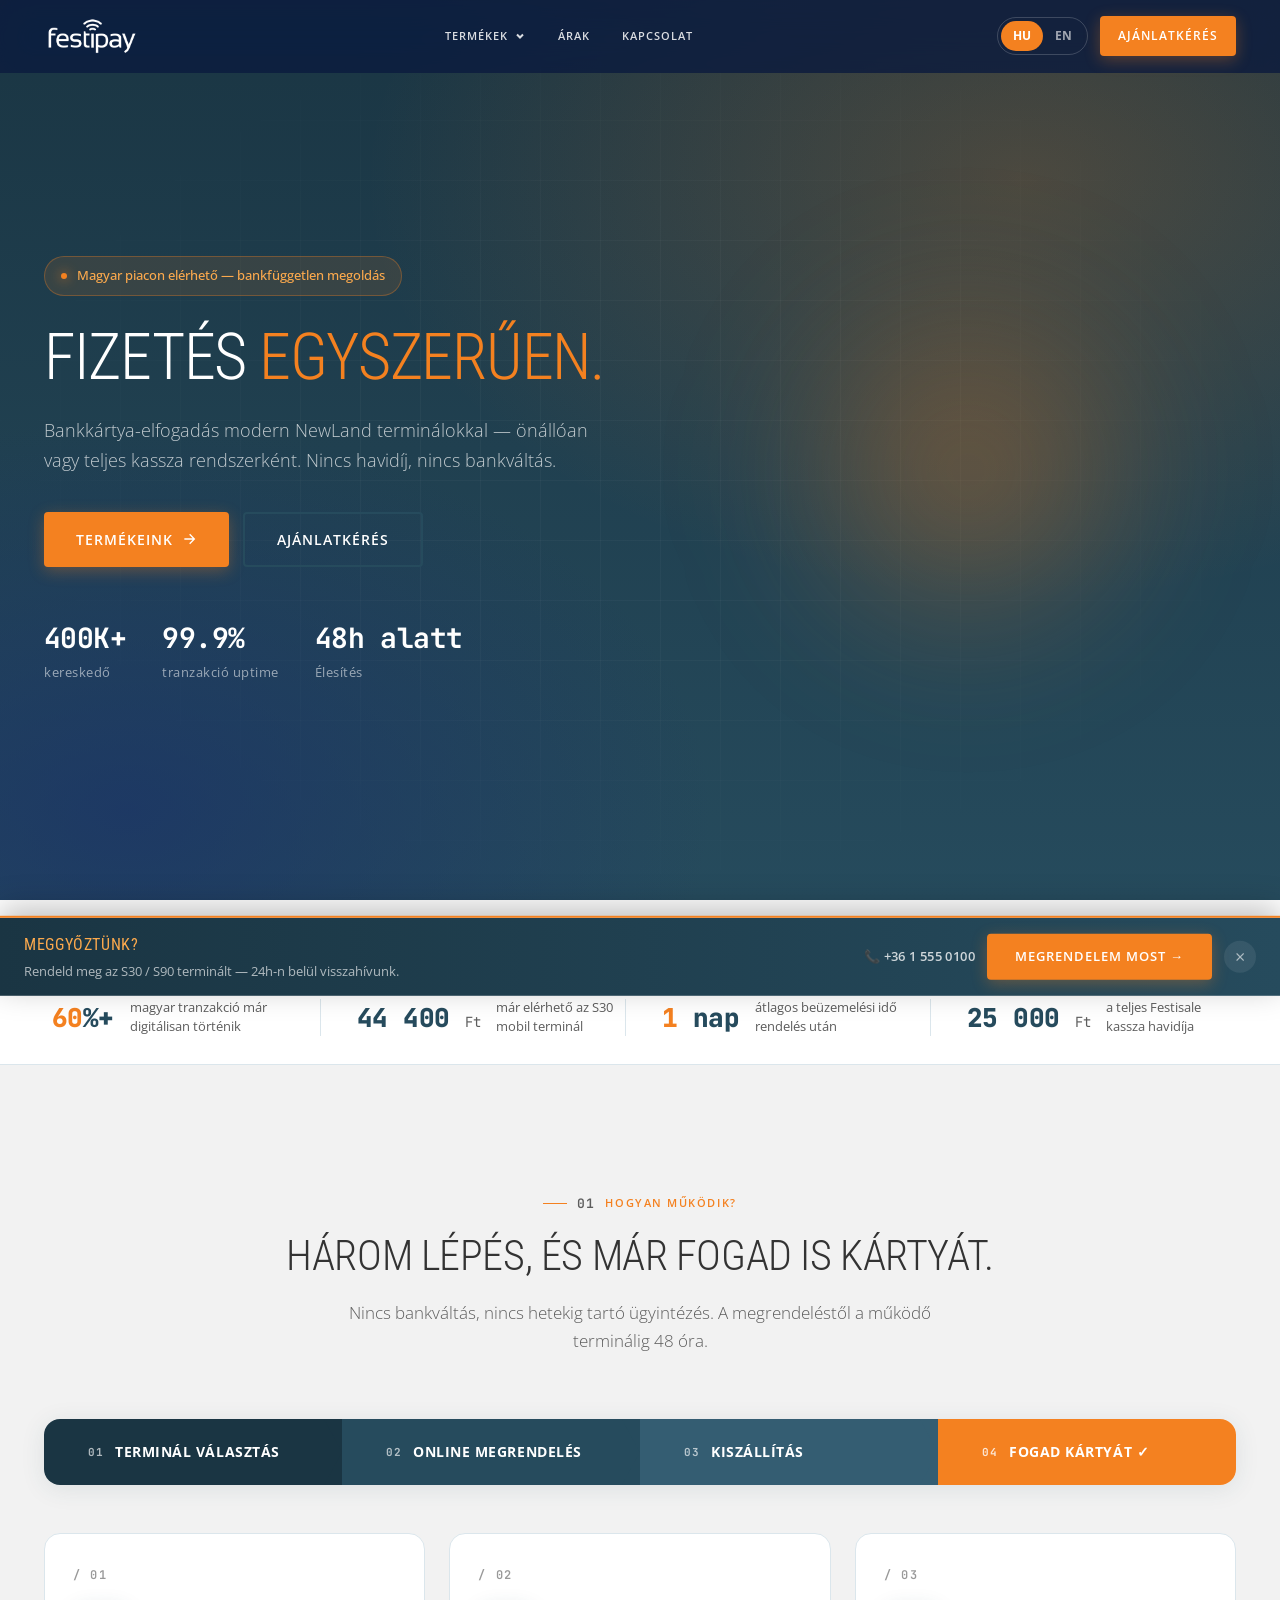
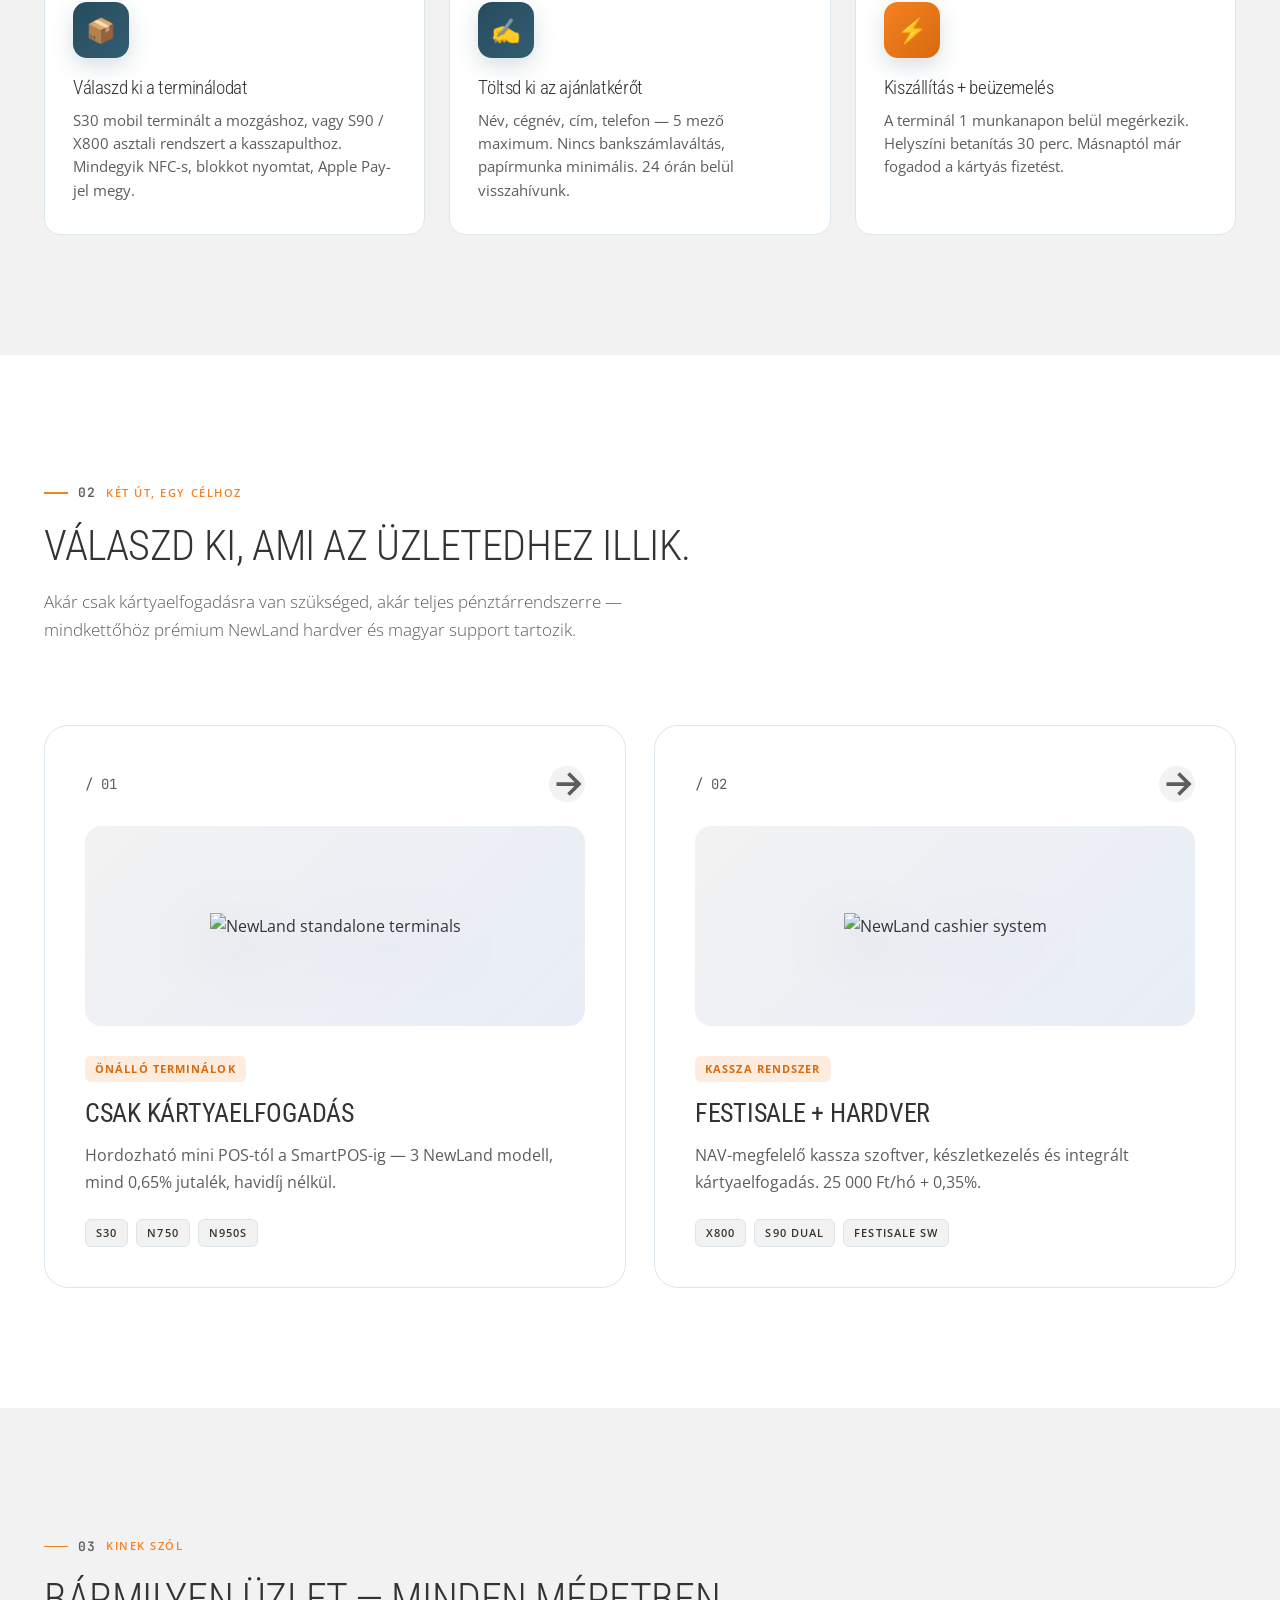
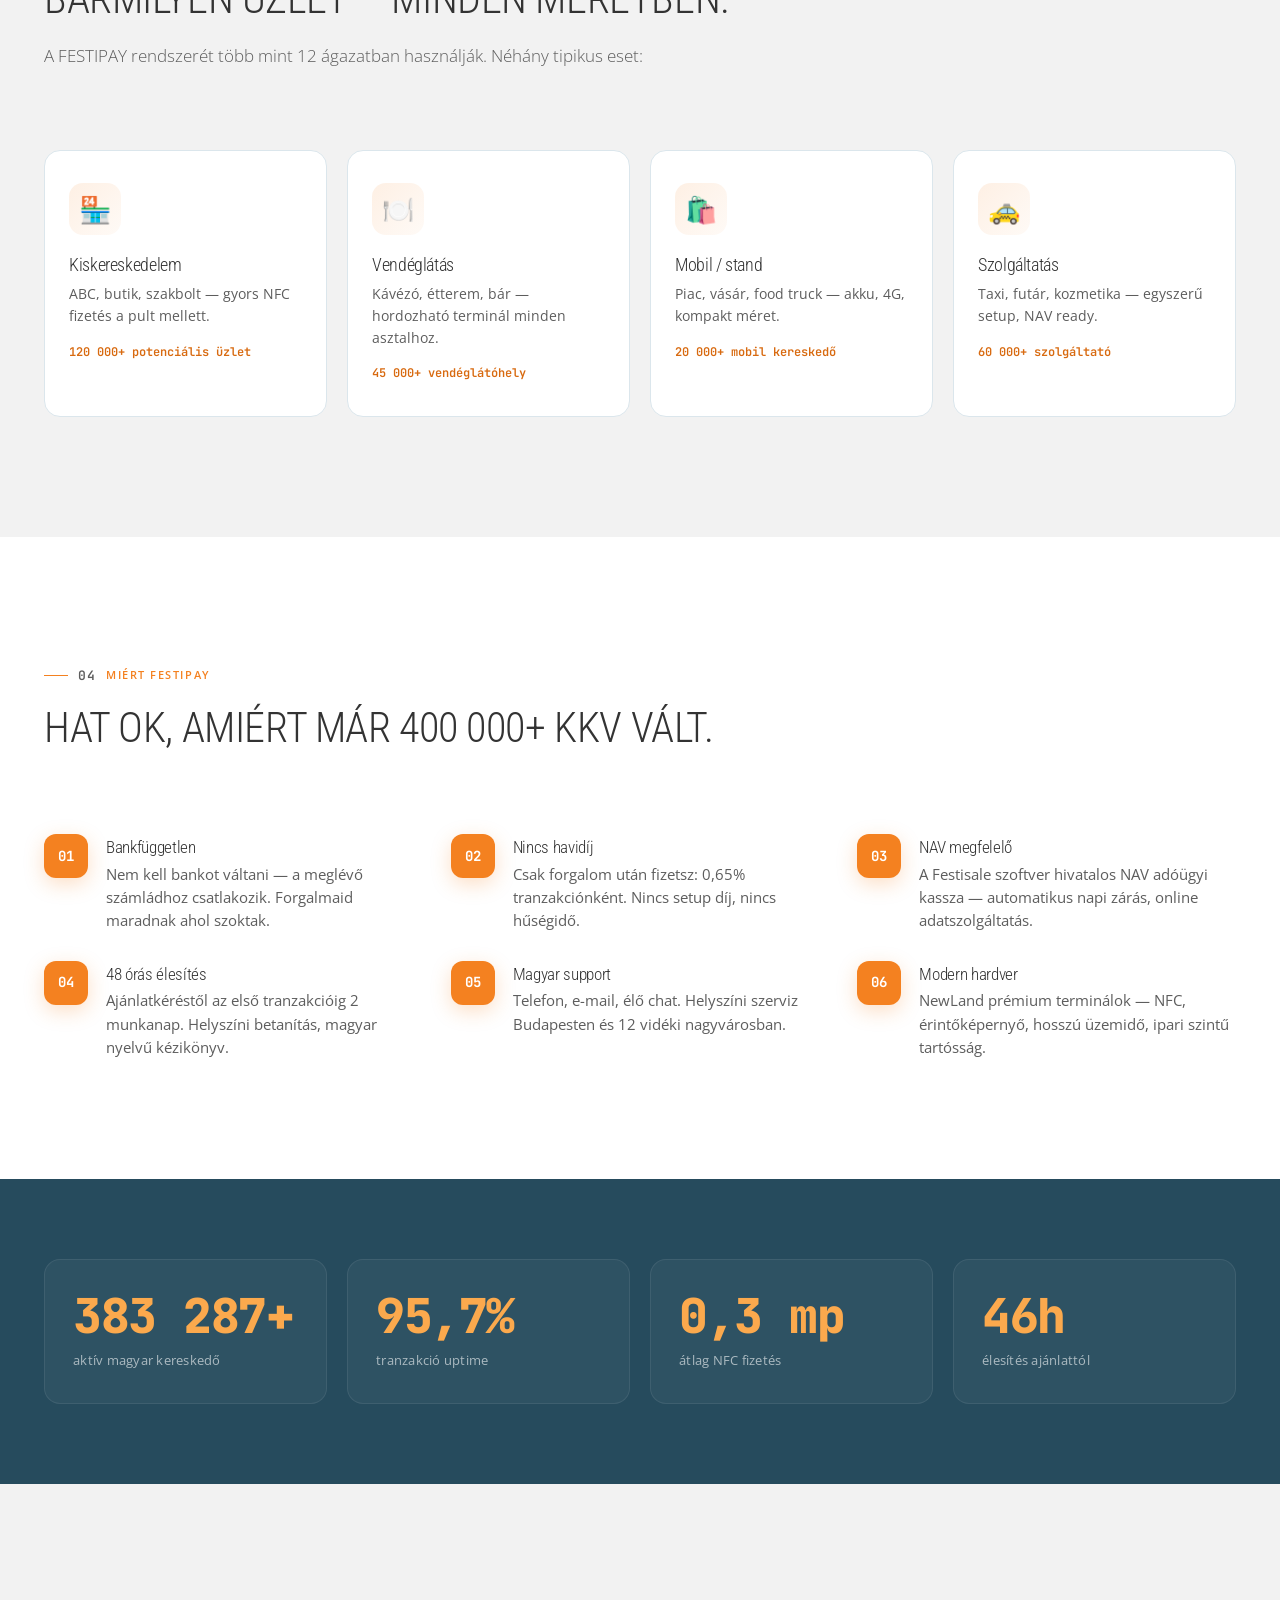
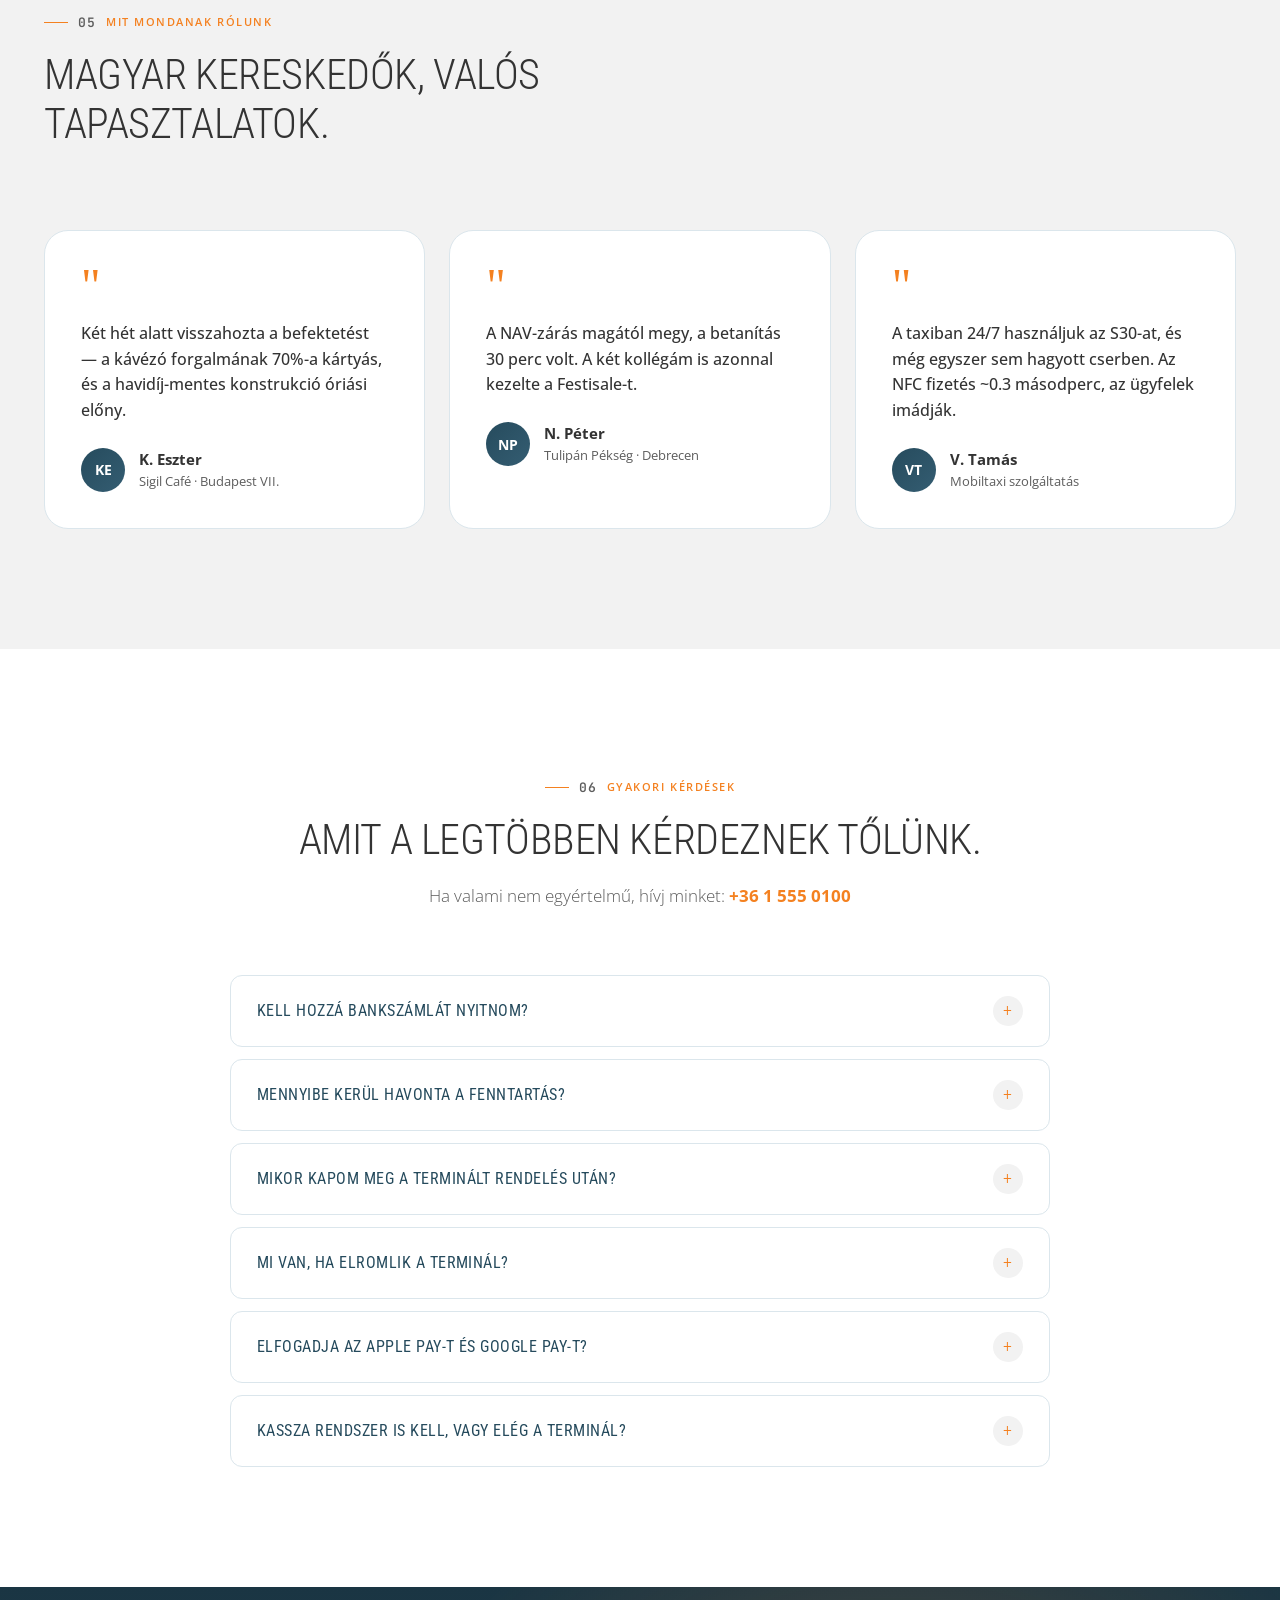
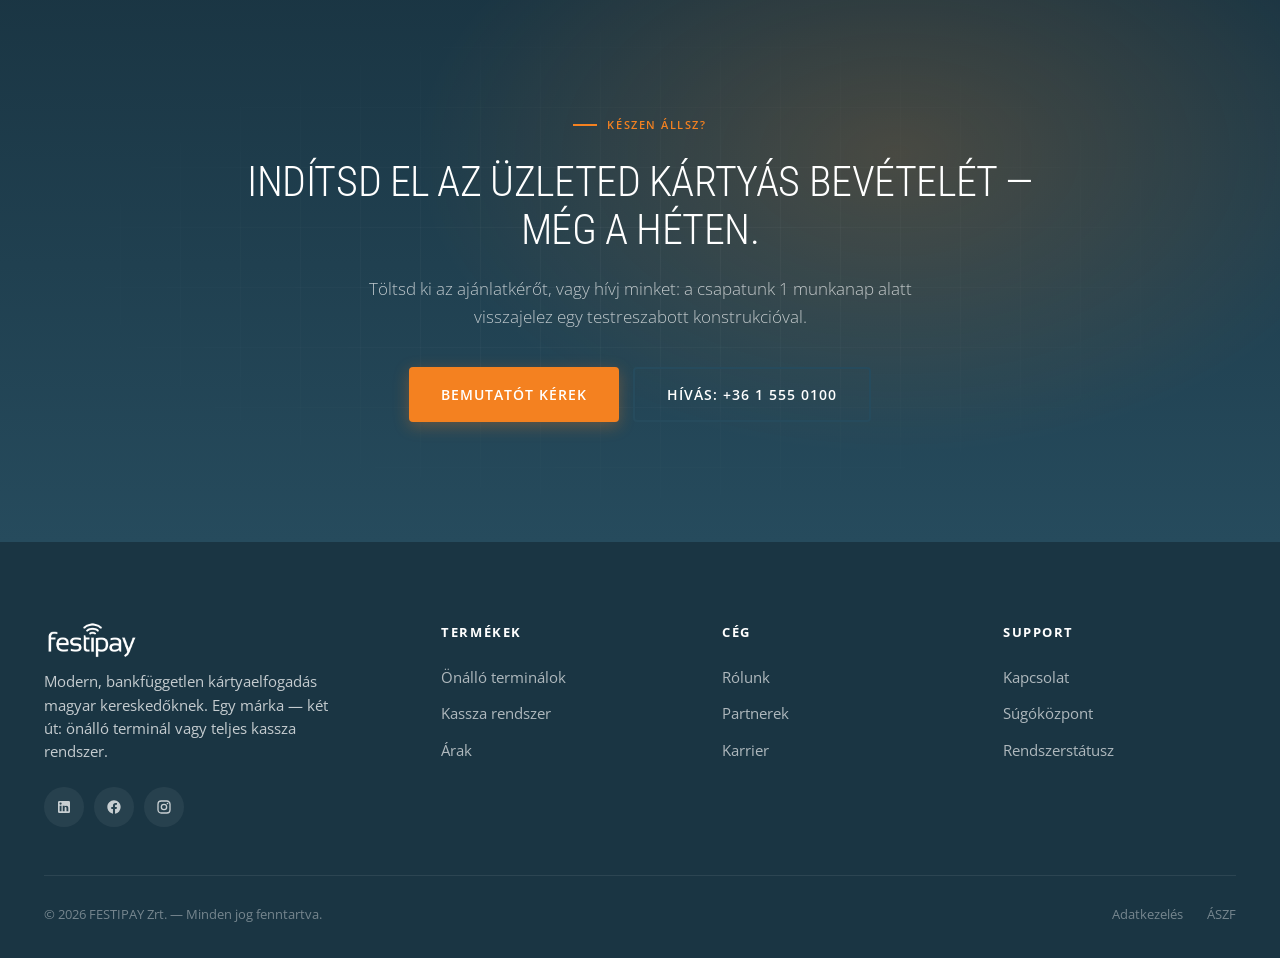
==== commit b399feb5: "RC1" ====
--- a/index.html
+++ b/index.html
@@ -131,12 +131,79 @@
     </div>
   </div>
 
+  <!-- ============ TRUST BAR ============ -->
+  <div class="trust-bar">
+    <div class="container">
+      <div class="trust-grid reveal-stagger">
+        <div class="trust-cell">
+          <div class="trust-num"><span class="accent">60</span>%+</div>
+          <div class="trust-lbl">magyar tranzakció már digitálisan történik</div>
+        </div>
+        <div class="trust-cell">
+          <div class="trust-num">44 400 <span style="font-size:14px;font-weight:400;color:var(--color-gray)">Ft</span></div>
+          <div class="trust-lbl">már elérhető az S30 mobil terminál</div>
+        </div>
+        <div class="trust-cell">
+          <div class="trust-num"><span class="accent">1</span> nap</div>
+          <div class="trust-lbl">átlagos beüzemelési idő rendelés után</div>
+        </div>
+        <div class="trust-cell">
+          <div class="trust-num">25 000 <span style="font-size:14px;font-weight:400;color:var(--color-gray)">Ft</span></div>
+          <div class="trust-lbl">a teljes Festisale kassza havidíja</div>
+        </div>
+      </div>
+    </div>
+  </div>
+
+  <!-- ============ HOW IT WORKS ============ -->
+  <section class="section-pad bg-light">
+    <div class="container">
+      <div class="sec-head reveal" style="justify-content:center; text-align:center;">
+        <div class="sec-head-left" style="margin: 0 auto;">
+          <div class="eyebrow" style="justify-content:center"><span class="section-number">01</span> <span>Hogyan működik?</span></div>
+          <h2 class="h2">Három lépés, és már fogad is kártyát.</h2>
+          <p class="lead" style="margin: 0 auto;">Nincs bankváltás, nincs hetekig tartó ügyintézés. A megrendeléstől a működő terminálig 48 óra.</p>
+        </div>
+      </div>
+
+      <!-- Funnel ribbon -->
+      <div class="funnel reveal">
+        <div class="funnel-step fs-1"><span class="fs-num">01</span> Terminál választás</div>
+        <div class="funnel-step fs-2"><span class="fs-num">02</span> Online megrendelés</div>
+        <div class="funnel-step fs-3"><span class="fs-num">03</span> Kiszállítás</div>
+        <div class="funnel-step fs-4"><span class="fs-num">04</span> Fogad kártyát ✓</div>
+      </div>
+
+      <!-- How cards -->
+      <div class="how-cards reveal-stagger">
+        <div class="how-card">
+          <div class="how-card-num">/ 01</div>
+          <div class="how-card-icon">📦</div>
+          <h4>Válaszd ki a terminálodat</h4>
+          <p>S30 mobil terminált a mozgáshoz, vagy S90 / X800 asztali rendszert a kasszapulthoz. Mindegyik NFC-s, blokkot nyomtat, Apple Pay-jel megy.</p>
+        </div>
+        <div class="how-card">
+          <div class="how-card-num">/ 02</div>
+          <div class="how-card-icon">✍️</div>
+          <h4>Töltsd ki az ajánlatkérőt</h4>
+          <p>Név, cégnév, cím, telefon — 5 mező maximum. Nincs bankszámlaváltás, papírmunka minimális. 24 órán belül visszahívunk.</p>
+        </div>
+        <div class="how-card">
+          <div class="how-card-num">/ 03</div>
+          <div class="how-card-icon">⚡</div>
+          <h4>Kiszállítás + beüzemelés</h4>
+          <p>A terminál 1 munkanapon belül megérkezik. Helyszíni betanítás 30 perc. Másnaptól már fogadod a kártyás fizetést.</p>
+        </div>
+      </div>
+    </div>
+  </section>
+
   <!-- ============ PATHS ============ -->
   <section class="section-pad bg-white">
     <div class="container">
       <div class="sec-head reveal">
         <div class="sec-head-left">
-          <div class="eyebrow"><span class="section-number">01</span> <span data-i18n="paths.eyebrow">Két út, egy célhoz</span></div>
+          <div class="eyebrow"><span class="section-number">02</span> <span data-i18n="paths.eyebrow">Két út, egy célhoz</span></div>
           <h2 class="h2" data-i18n="paths.title">Válaszd ki, ami az üzletedhez illik.</h2>
           <p class="lead" data-i18n="paths.lead">Akár csak kártyaelfogadásra van szükséged, akár teljes pénztárrendszerre — mindkettőhöz prémium NewLand hardver és magyar support tartozik.</p>
         </div>
@@ -185,7 +252,7 @@
     <div class="container">
       <div class="sec-head reveal">
         <div class="sec-head-left">
-          <div class="eyebrow"><span class="section-number">02</span> <span data-i18n="seg.eyebrow">Kinek szól</span></div>
+          <div class="eyebrow"><span class="section-number">03</span> <span data-i18n="seg.eyebrow">Kinek szól</span></div>
           <h2 class="h2" data-i18n="seg.title">Bármilyen üzlet — minden méretben.</h2>
           <p class="lead" data-i18n="seg.lead">A FESTIPAY rendszerét több mint 12 ágazatban használják. Néhány tipikus eset:</p>
         </div>
@@ -225,7 +292,7 @@
     <div class="container">
       <div class="sec-head reveal">
         <div class="sec-head-left">
-          <div class="eyebrow"><span class="section-number">03</span> <span data-i18n="feats.eyebrow">Miért FESTIPAY</span></div>
+          <div class="eyebrow"><span class="section-number">04</span> <span data-i18n="feats.eyebrow">Miért FESTIPAY</span></div>
           <h2 class="h2" data-i18n="feats.title">Hat ok, amiért már 400 000+ KKV vált.</h2>
         </div>
       </div>
@@ -288,7 +355,7 @@
     <div class="container">
       <div class="sec-head reveal">
         <div class="sec-head-left">
-          <div class="eyebrow"><span class="section-number">04</span> <span data-i18n="testi.eyebrow">Mit mondanak rólunk</span></div>
+          <div class="eyebrow"><span class="section-number">05</span> <span data-i18n="testi.eyebrow">Mit mondanak rólunk</span></div>
           <h2 class="h2" data-i18n="testi.title">Magyar kereskedők, valós tapasztalatok.</h2>
         </div>
       </div>
@@ -333,6 +400,46 @@
     </div>
   </section>
 
+  <!-- ============ FAQ ============ -->
+  <section class="section-pad bg-white">
+    <div class="container">
+      <div class="sec-head reveal" style="justify-content:center; text-align:center;">
+        <div class="sec-head-left" style="margin: 0 auto;">
+          <div class="eyebrow" style="justify-content:center"><span class="section-number">06</span> <span>Gyakori kérdések</span></div>
+          <h2 class="h2">Amit a legtöbben kérdeznek tőlünk.</h2>
+          <p class="lead" style="margin: 0 auto;">Ha valami nem egyértelmű, hívj minket: <strong style="color:var(--color-orange)">+36 1 555 0100</strong></p>
+        </div>
+      </div>
+
+      <div class="faq-wrap reveal-stagger">
+        <div class="faq-item">
+          <div class="faq-q" tabindex="0">Kell hozzá bankszámlát nyitnom?<span class="faq-arrow">+</span></div>
+          <div class="faq-a"><p>Nem. A FestiPay bankfüggetlen megoldás — a meglévő bankszámládhoz aktiválható, nincs bankváltás, nincs hosszú jóváhagyási folyamat.</p></div>
+        </div>
+        <div class="faq-item">
+          <div class="faq-q" tabindex="0">Mennyibe kerül havonta a fenntartás?<span class="faq-arrow">+</span></div>
+          <div class="faq-a"><p>Önálló kártyaelfogadásnál nincs havidíj — csak 0,65%-os jutalékot fizetsz a tényleges forgalom után. A Festisale kassza csomag 25 000 Ft/hó + 0,35% tranzakciós díj. Nincs rejtett költség.</p></div>
+        </div>
+        <div class="faq-item">
+          <div class="faq-q" tabindex="0">Mikor kapom meg a terminált rendelés után?<span class="faq-arrow">+</span></div>
+          <div class="faq-a"><p>Általában 1–2 munkanapon belül. Értékesítőnk 24 órán belül visszahív és egyezteti a szállítási dátumot és a helyszíni beüzemelés idejét.</p></div>
+        </div>
+        <div class="faq-item">
+          <div class="faq-q" tabindex="0">Mi van, ha elromlik a terminál?<span class="faq-arrow">+</span></div>
+          <div class="faq-a"><p>Magyar nyelvű ügyfélszolgálat, csereterminál program. Nem maradsz működő terminál nélkül — ez a mi garanciánk. 12 hónap hardver-garancia minden modellre.</p></div>
+        </div>
+        <div class="faq-item">
+          <div class="faq-q" tabindex="0">Elfogadja az Apple Pay-t és Google Pay-t?<span class="faq-arrow">+</span></div>
+          <div class="faq-a"><p>Igen. Minden NewLand terminál minden modern érintéses (NFC) fizetést elfogad — Apple Pay, Google Pay, hagyományos chip és mágnescsík egyaránt.</p></div>
+        </div>
+        <div class="faq-item">
+          <div class="faq-q" tabindex="0">Kassza rendszer is kell, vagy elég a terminál?<span class="faq-arrow">+</span></div>
+          <div class="faq-a"><p>Ha csak kártyát szeretnél fogadni, elég az önálló S30 / N750 / N950S. Ha NAV-megfelelő kasszát is szeretnél készletkezeléssel és online számlázással, a Festisale csomag a megoldás.</p></div>
+        </div>
+      </div>
+    </div>
+  </section>
+
   <!-- ============ FINAL CTA ============ -->
   <section class="cta-section">
     <div class="container">
@@ -396,6 +503,21 @@
     </div>
   </footer>
 
+  <!-- ============ STICKY BOTTOM CTA BAR ============ -->
+  <div class="sticky-cta" id="stickyCta" role="region" aria-label="Quick CTA">
+    <div class="sticky-cta-inner">
+      <div class="sticky-cta-text">
+        <strong>Meggyőztünk?</strong>
+        <span>Rendeld meg az S30 / S90 terminált — 24h-n belül visszahívunk.</span>
+      </div>
+      <div class="sticky-cta-actions">
+        <a href="tel:+3615550100" class="sticky-cta-phone">📞 +36 1 555 0100</a>
+        <a href="kapcsolat.html" class="btn btn-primary">Megrendelem most →</a>
+        <button class="sticky-cta-close" aria-label="Bezár" onclick="document.getElementById('stickyCta').classList.remove('visible')">×</button>
+      </div>
+    </div>
+  </div>
+
   <script src="js/lang.js"></script>
   <script src="js/main.js"></script>
 </body>
--- a/style.css
+++ b/style.css
@@ -1549,3 +1549,743 @@
   .hero h1 { font-size: 40px; }
   .product-visual { aspect-ratio: 4/5; }
 }
+
+/* ============================================================
+   ============== NEW COMPONENTS (wireframe v2) ==============
+   Funnel · FAQ · Sticky CTA · Feature Explorer · Quick Order
+   ============================================================ */
+
+/* ── 4-step Funnel / How it works ───────────────────────── */
+.funnel {
+  display: grid;
+  grid-template-columns: repeat(4, 1fr);
+  gap: 0;
+  border-radius: var(--radius);
+  overflow: hidden;
+  margin-bottom: 48px;
+  box-shadow: var(--shadow-sm);
+  background: var(--color-white);
+}
+.funnel-step {
+  position: relative;
+  padding: 22px 28px 22px 44px;
+  font-family: var(--font-sans);
+  font-size: 13.5px;
+  font-weight: 700;
+  letter-spacing: .04em;
+  text-transform: uppercase;
+  color: var(--color-white);
+  display: flex;
+  align-items: center;
+  gap: 12px;
+}
+.funnel-step::after {
+  content: '';
+  position: absolute;
+  right: -18px;
+  top: 0;
+  width: 36px;
+  height: 100%;
+  background: inherit;
+  clip-path: polygon(0 0, 50% 50%, 0 100%);
+  z-index: 2;
+}
+.funnel-step:last-child::after { display: none; }
+.funnel-step .fs-num {
+  font-family: var(--font-mono);
+  font-size: 11px;
+  font-weight: 700;
+  opacity: .65;
+  flex-shrink: 0;
+}
+.funnel-step.fs-1 { background: var(--color-navy-deep); }
+.funnel-step.fs-2 { background: var(--color-navy); }
+.funnel-step.fs-3 { background: var(--color-navy-mid); }
+.funnel-step.fs-4 { background: var(--color-orange); color: var(--color-white); }
+.funnel-step.fs-4 .fs-num { opacity: .8; }
+
+.how-cards {
+  display: grid;
+  grid-template-columns: repeat(3, 1fr);
+  gap: 24px;
+}
+.how-card {
+  position: relative;
+  padding: 32px 28px;
+  background: var(--color-white);
+  border: 1px solid var(--color-border);
+  border-radius: var(--radius);
+  transition: transform .3s var(--ease), box-shadow .3s var(--ease), border-color .3s var(--ease);
+  overflow: hidden;
+}
+.how-card:hover {
+  transform: translateY(-6px);
+  border-color: rgba(244,129,32,.4);
+  box-shadow: var(--shadow-md);
+}
+.how-card::before {
+  content: '';
+  position: absolute;
+  top: 0; left: 0;
+  width: 100%;
+  height: 3px;
+  background: linear-gradient(90deg, var(--color-navy), var(--color-orange));
+  transform: scaleX(0);
+  transform-origin: left;
+  transition: transform .35s var(--ease);
+}
+.how-card:hover::before { transform: scaleX(1); }
+
+.how-card-num {
+  font-family: var(--font-mono);
+  font-size: 12px;
+  font-weight: 600;
+  color: var(--color-gray-soft);
+  letter-spacing: .14em;
+  margin-bottom: 16px;
+}
+.how-card-icon {
+  width: 56px; height: 56px;
+  border-radius: 14px;
+  background: linear-gradient(135deg, var(--color-navy), var(--color-navy-mid));
+  display: grid; place-items: center;
+  margin-bottom: 20px;
+  color: var(--color-orange-light);
+  font-size: 24px;
+  box-shadow: 0 8px 22px rgba(38,75,93,.18);
+}
+.how-card:last-child .how-card-icon { background: linear-gradient(135deg, var(--color-orange), var(--color-orange-dark)); color: var(--color-white); }
+.how-card h4 { margin-bottom: 10px; font-size: 19px; }
+.how-card p { font-size: 14.5px; color: var(--color-gray); line-height: 1.6; margin: 0; }
+
+/* ── FAQ accordion ──────────────────────────────────────── */
+.faq-wrap {
+  max-width: 820px;
+  margin: 0 auto;
+  display: flex;
+  flex-direction: column;
+  gap: 12px;
+}
+.faq-item {
+  background: var(--color-white);
+  border: 1px solid var(--color-border);
+  border-radius: 12px;
+  overflow: hidden;
+  transition: border-color .25s var(--ease), box-shadow .25s var(--ease);
+}
+.faq-item:hover { border-color: rgba(244,129,32,.35); }
+.faq-item.open {
+  border-color: var(--color-orange);
+  box-shadow: 0 8px 28px rgba(244,129,32,.12);
+}
+.bg-navy .faq-item, .bg-navy-deep .faq-item {
+  background: rgba(255,255,255,.04);
+  border-color: var(--color-border-dark);
+}
+.bg-navy .faq-item:hover, .bg-navy-deep .faq-item:hover { border-color: rgba(244,129,32,.45); }
+
+.faq-q {
+  display: flex;
+  align-items: center;
+  justify-content: space-between;
+  gap: 20px;
+  padding: 20px 26px;
+  font-family: var(--font-display);
+  font-size: 16px;
+  font-weight: 400;
+  text-transform: uppercase;
+  letter-spacing: .03em;
+  color: var(--color-navy);
+  cursor: pointer;
+  user-select: none;
+  transition: color .2s var(--ease);
+}
+.bg-navy .faq-q, .bg-navy-deep .faq-q { color: var(--color-white); }
+.faq-q:hover { color: var(--color-orange); }
+
+.faq-arrow {
+  flex-shrink: 0;
+  width: 30px; height: 30px;
+  border-radius: 50%;
+  background: var(--color-light-bg);
+  display: grid; place-items: center;
+  color: var(--color-orange);
+  font-size: 18px;
+  font-weight: 300;
+  transition: transform .3s var(--ease), background .2s var(--ease);
+}
+.bg-navy .faq-arrow, .bg-navy-deep .faq-arrow { background: rgba(255,255,255,.08); }
+.faq-item.open .faq-arrow {
+  transform: rotate(45deg);
+  background: var(--color-orange);
+  color: var(--color-white);
+}
+
+.faq-a {
+  max-height: 0;
+  overflow: hidden;
+  padding: 0 26px;
+  transition: max-height .35s var(--ease), padding .35s var(--ease);
+}
+.faq-item.open .faq-a {
+  max-height: 320px;
+  padding: 0 26px 24px;
+}
+.faq-a p {
+  font-size: 14.5px;
+  color: var(--color-gray);
+  line-height: 1.7;
+  margin: 0;
+}
+.bg-navy .faq-a p, .bg-navy-deep .faq-a p { color: rgba(255,255,255,.7); }
+
+/* ── Sticky bottom CTA bar ──────────────────────────────── */
+.sticky-cta {
+  position: fixed;
+  left: 0; right: 0; bottom: 0;
+  z-index: 90;
+  background: linear-gradient(90deg, var(--color-navy-deep), var(--color-navy));
+  border-top: 2px solid var(--color-orange);
+  padding: 14px 24px;
+  display: flex;
+  align-items: center;
+  justify-content: center;
+  gap: 24px;
+  transform: translateY(120%);
+  transition: transform .45s var(--ease);
+  box-shadow: 0 -8px 32px rgba(0,0,0,.25);
+}
+.sticky-cta.visible { transform: translateY(0); }
+.sticky-cta-inner {
+  width: 100%;
+  max-width: var(--container);
+  display: flex;
+  align-items: center;
+  justify-content: space-between;
+  gap: 18px;
+  flex-wrap: wrap;
+}
+.sticky-cta-text {
+  display: flex;
+  flex-direction: column;
+  gap: 2px;
+  color: var(--color-white);
+}
+.sticky-cta-text strong {
+  font-family: var(--font-display);
+  font-size: 16px;
+  font-weight: 400;
+  text-transform: uppercase;
+  letter-spacing: .04em;
+  color: var(--color-orange-light);
+}
+.sticky-cta-text span {
+  font-size: 13px;
+  color: rgba(255,255,255,.65);
+}
+.sticky-cta-actions {
+  display: flex;
+  align-items: center;
+  gap: 12px;
+}
+.sticky-cta-phone {
+  display: inline-flex;
+  align-items: center;
+  gap: 8px;
+  font-size: 13px;
+  font-weight: 600;
+  color: rgba(255,255,255,.78);
+  letter-spacing: .03em;
+}
+.sticky-cta-phone:hover { color: var(--color-orange-light); }
+.sticky-cta-close {
+  width: 32px; height: 32px;
+  border-radius: 50%;
+  background: rgba(255,255,255,.08);
+  color: rgba(255,255,255,.6);
+  display: grid; place-items: center;
+  font-size: 18px;
+  transition: background .2s var(--ease), color .2s var(--ease);
+}
+.sticky-cta-close:hover { background: rgba(255,255,255,.18); color: var(--color-white); }
+
+/* ── Interactive Feature Explorer (Kassza) ──────────────── */
+.explorer-head {
+  display: grid;
+  grid-template-columns: 1fr 320px;
+  gap: 40px;
+  align-items: end;
+  margin-bottom: 32px;
+}
+.package-card {
+  background: linear-gradient(160deg, var(--color-navy), var(--color-navy-deep));
+  color: var(--color-white);
+  border-radius: var(--radius-lg);
+  padding: 28px 32px;
+  text-align: center;
+  position: relative;
+  overflow: hidden;
+  box-shadow: var(--shadow-md);
+}
+.package-card::after {
+  content: '';
+  position: absolute;
+  inset: 0;
+  background: radial-gradient(circle at 80% 20%, rgba(244,129,32,.18), transparent 60%);
+  pointer-events: none;
+}
+.package-card > * { position: relative; z-index: 1; }
+.pkg-label {
+  font-size: 11px;
+  font-weight: 700;
+  letter-spacing: .16em;
+  text-transform: uppercase;
+  color: rgba(255,255,255,.6);
+  margin-bottom: 10px;
+}
+.pkg-price {
+  font-family: var(--font-mono);
+  font-size: 38px;
+  font-weight: 800;
+  color: var(--color-orange);
+  letter-spacing: -.025em;
+  line-height: 1;
+}
+.pkg-unit { font-size: 13px; color: rgba(255,255,255,.55); margin-top: 4px; }
+.pkg-note {
+  font-size: 11.5px;
+  color: rgba(255,255,255,.5);
+  margin-top: 16px;
+  padding-top: 14px;
+  border-top: 1px solid rgba(255,255,255,.12);
+  line-height: 1.55;
+}
+
+.counter-row {
+  background: var(--color-white);
+  border: 1px solid var(--color-border);
+  border-radius: var(--radius);
+  padding: 18px 24px;
+  display: flex;
+  align-items: center;
+  gap: 24px;
+  margin-bottom: 32px;
+  box-shadow: var(--shadow-sm);
+  flex-wrap: wrap;
+}
+.counter-cell { display: flex; align-items: center; gap: 12px; }
+.counter-icon {
+  width: 40px; height: 40px;
+  border-radius: 10px;
+  display: grid; place-items: center;
+  font-weight: 800;
+  font-size: 18px;
+  flex-shrink: 0;
+}
+.counter-icon.inc { background: rgba(38,75,93,.1); color: var(--color-navy); }
+.counter-icon.add { background: rgba(244,129,32,.12); color: var(--color-orange); }
+.counter-num {
+  font-family: var(--font-mono);
+  font-size: 26px;
+  font-weight: 800;
+  letter-spacing: -.02em;
+  line-height: 1;
+}
+.counter-num.inc { color: var(--color-navy); }
+.counter-num.add { color: var(--color-orange); transition: transform .25s var(--ease); }
+.counter-num.add.bump { transform: scale(1.25); }
+.counter-desc {
+  font-size: 12px;
+  color: var(--color-gray);
+  line-height: 1.4;
+}
+.counter-sep { width: 1px; height: 36px; background: var(--color-border); }
+.counter-hint {
+  flex: 1;
+  font-size: 13px;
+  color: var(--color-gray);
+  line-height: 1.5;
+  min-width: 200px;
+}
+.counter-summary {
+  margin-left: auto;
+  background: linear-gradient(135deg, var(--color-orange), var(--color-orange-dark));
+  color: var(--color-white);
+  border-radius: var(--radius-pill);
+  padding: 10px 18px;
+  font-size: 13px;
+  font-weight: 700;
+  letter-spacing: .04em;
+  text-transform: uppercase;
+  opacity: 0;
+  transform: translateY(6px);
+  transition: opacity .25s var(--ease), transform .25s var(--ease);
+  pointer-events: none;
+}
+.counter-summary.visible { opacity: 1; transform: translateY(0); }
+
+.feat-category { margin-bottom: 32px; }
+.cat-label {
+  display: flex;
+  align-items: center;
+  gap: 14px;
+  font-family: var(--font-sans);
+  font-size: 12px;
+  font-weight: 700;
+  letter-spacing: .16em;
+  text-transform: uppercase;
+  color: var(--color-gray);
+  margin-bottom: 14px;
+}
+.cat-label::after {
+  content: '';
+  flex: 1;
+  height: 1px;
+  background: var(--color-border);
+}
+.feat-grid {
+  display: grid;
+  grid-template-columns: repeat(auto-fill, minmax(220px, 1fr));
+  gap: 10px;
+}
+.feat-card {
+  background: var(--color-white);
+  border: 1.5px solid var(--color-border);
+  border-radius: 12px;
+  padding: 14px 16px;
+  display: flex;
+  align-items: center;
+  gap: 12px;
+  transition: border-color .2s var(--ease), background .2s var(--ease), transform .15s var(--ease);
+}
+.feat-card.included {
+  background: rgba(38,75,93,.03);
+  border-color: rgba(38,75,93,.18);
+}
+.feat-card.addon { cursor: pointer; }
+.feat-card.addon:hover {
+  border-color: rgba(244,129,32,.45);
+  background: rgba(244,129,32,.03);
+  transform: translateY(-2px);
+}
+.feat-card.addon.active {
+  border-color: var(--color-orange);
+  background: rgba(244,129,32,.06);
+  box-shadow: 0 6px 18px rgba(244,129,32,.18);
+}
+.feat-icon {
+  width: 32px; height: 32px;
+  border-radius: 9px;
+  display: grid; place-items: center;
+  flex-shrink: 0;
+  font-size: 15px;
+  transition: background .2s var(--ease), color .2s var(--ease);
+}
+.feat-icon.inc { background: var(--color-navy); color: var(--color-orange-light); }
+.feat-icon.off { background: var(--color-light-bg); color: var(--color-gray); border: 1px solid var(--color-border); }
+.feat-icon.on { background: var(--color-orange); color: var(--color-white); }
+.feat-text { line-height: 1.25; }
+.feat-name {
+  font-size: 13.5px;
+  font-weight: 600;
+  color: var(--color-text);
+}
+.feat-tag {
+  font-size: 11.5px;
+  color: var(--color-gray);
+  margin-top: 2px;
+  line-height: 1.35;
+}
+.feat-badge {
+  display: inline-block;
+  font-size: 9px;
+  font-weight: 700;
+  padding: 2px 6px;
+  border-radius: 4px;
+  margin-left: 6px;
+  background: rgba(244,129,32,.12);
+  color: var(--color-orange-dark);
+  vertical-align: middle;
+  text-transform: uppercase;
+  letter-spacing: .08em;
+}
+
+/* ── In-page Quick Order Form + Success overlay ─────────── */
+.quick-order {
+  display: grid;
+  grid-template-columns: 1fr 1fr;
+  gap: 56px;
+  align-items: start;
+}
+.quick-order-info h2 { color: var(--color-white); margin-bottom: 16px; }
+.quick-order-info .lead { color: rgba(255,255,255,.7); margin-bottom: 28px; }
+.qo-promise-list { display: flex; flex-direction: column; gap: 12px; }
+.qo-promise-list li {
+  display: flex;
+  align-items: center;
+  gap: 14px;
+  font-size: 14.5px;
+  color: rgba(255,255,255,.82);
+}
+.qo-promise-list .qo-ico {
+  width: 36px; height: 36px;
+  border-radius: 10px;
+  background: rgba(255,255,255,.08);
+  display: grid; place-items: center;
+  flex-shrink: 0;
+  font-size: 16px;
+}
+.quick-form {
+  background: var(--color-white);
+  border-radius: var(--radius-lg);
+  padding: 36px;
+  box-shadow: var(--shadow-lg);
+}
+.quick-form-title {
+  font-family: var(--font-display);
+  font-size: 16px;
+  font-weight: 400;
+  text-transform: uppercase;
+  letter-spacing: .04em;
+  color: var(--color-navy);
+  margin-bottom: 22px;
+}
+.qf-row { display: grid; grid-template-columns: 1fr 1fr; gap: 14px; margin-bottom: 14px; }
+.qf-field { margin-bottom: 14px; }
+.qf-field label {
+  display: block;
+  font-size: 11px;
+  font-weight: 700;
+  letter-spacing: .12em;
+  text-transform: uppercase;
+  color: var(--color-gray);
+  margin-bottom: 6px;
+}
+.qf-field input, .qf-field select, .qf-field textarea {
+  width: 100%;
+  padding: 12px 14px;
+  border: 1.5px solid var(--color-border);
+  border-radius: 8px;
+  font-size: 14.5px;
+  font-family: var(--font-sans);
+  background: var(--color-white);
+  transition: border-color .2s var(--ease), box-shadow .2s var(--ease);
+}
+.qf-field input:focus, .qf-field select:focus, .qf-field textarea:focus {
+  outline: none;
+  border-color: var(--color-orange);
+  box-shadow: 0 0 0 3px rgba(244,129,32,.16);
+}
+.qf-pick {
+  display: grid;
+  grid-template-columns: repeat(2, 1fr);
+  gap: 8px;
+  margin-bottom: 14px;
+}
+.qf-pick-opt {
+  border: 1.5px solid var(--color-border);
+  border-radius: 8px;
+  padding: 11px 14px;
+  font-size: 13px;
+  font-weight: 600;
+  color: var(--color-gray);
+  cursor: pointer;
+  text-align: center;
+  user-select: none;
+  transition: all .15s var(--ease);
+}
+.qf-pick-opt:hover { border-color: var(--color-orange); color: var(--color-orange); }
+.qf-pick-opt.sel {
+  border-color: var(--color-orange);
+  background: rgba(244,129,32,.06);
+  color: var(--color-orange);
+}
+.qf-consent {
+  display: flex;
+  align-items: flex-start;
+  gap: 10px;
+  margin: 6px 0 14px;
+  font-size: 12px;
+  color: var(--color-gray);
+  line-height: 1.5;
+}
+.qf-consent input { margin-top: 3px; flex-shrink: 0; }
+.qf-consent a { color: var(--color-orange-dark); text-decoration: underline; }
+.qf-submit {
+  width: 100%;
+  background: var(--color-orange);
+  color: var(--color-white);
+  border: none;
+  border-radius: 8px;
+  padding: 14px;
+  font-size: 13px;
+  font-weight: 700;
+  letter-spacing: 1px;
+  text-transform: uppercase;
+  cursor: pointer;
+  font-family: var(--font-sans);
+  transition: background .2s var(--ease), transform .15s var(--ease), box-shadow .2s var(--ease);
+}
+.qf-submit:hover {
+  background: var(--color-orange-dark);
+  transform: translateY(-2px);
+  box-shadow: 0 8px 22px rgba(244,129,32,.32);
+}
+.qf-foot {
+  font-size: 11px;
+  color: var(--color-gray);
+  text-align: center;
+  margin-top: 12px;
+  display: flex;
+  align-items: center;
+  justify-content: center;
+  gap: 6px;
+}
+
+/* Success overlay ----- */
+.success-overlay {
+  position: fixed;
+  inset: 0;
+  z-index: 200;
+  background: rgba(26,53,69,.92);
+  backdrop-filter: blur(8px);
+  display: none;
+  align-items: center;
+  justify-content: center;
+  padding: 20px;
+}
+.success-overlay.show { display: flex; animation: overlayFade .35s var(--ease); }
+.success-card {
+  background: var(--color-white);
+  border-radius: 24px;
+  padding: 48px 40px;
+  text-align: center;
+  max-width: 440px;
+  width: 100%;
+  box-shadow: 0 30px 80px rgba(0,0,0,.4);
+  animation: popIn .4s var(--ease-out);
+}
+.success-icon {
+  width: 84px; height: 84px;
+  border-radius: 50%;
+  margin: 0 auto 22px;
+  background: linear-gradient(135deg, var(--color-orange), var(--color-orange-dark));
+  color: var(--color-white);
+  display: grid; place-items: center;
+  font-size: 38px;
+  box-shadow: 0 12px 32px rgba(244,129,32,.4);
+}
+.success-card h2 {
+  font-family: var(--font-display);
+  font-size: 26px;
+  font-weight: 400;
+  text-transform: uppercase;
+  letter-spacing: .03em;
+  color: var(--color-navy);
+  margin-bottom: 14px;
+}
+.success-card p {
+  font-size: 14.5px;
+  color: var(--color-gray);
+  line-height: 1.65;
+  margin-bottom: 12px;
+  font-family: var(--font-sans);
+}
+.success-card p strong { color: var(--color-navy); }
+.success-card .success-close {
+  margin-top: 22px;
+  background: var(--color-navy);
+  color: var(--color-white);
+  border-radius: 8px;
+  padding: 13px 28px;
+  font-size: 13px;
+  font-weight: 700;
+  letter-spacing: 1px;
+  text-transform: uppercase;
+  border: none;
+  cursor: pointer;
+  font-family: var(--font-sans);
+  transition: background .2s var(--ease), transform .15s var(--ease);
+}
+.success-card .success-close:hover { background: var(--color-navy-deep); transform: translateY(-2px); }
+
+@keyframes overlayFade {
+  from { opacity: 0; }
+  to { opacity: 1; }
+}
+@keyframes popIn {
+  0% { opacity: 0; transform: scale(.82) translateY(20px); }
+  60% { transform: scale(1.04) translateY(0); }
+  100% { opacity: 1; transform: scale(1) translateY(0); }
+}
+
+/* ── Trust bar (alt stat row) ───────────────────────────── */
+.trust-bar {
+  background: var(--color-white);
+  border-top: 1px solid var(--color-border);
+  border-bottom: 1px solid var(--color-border);
+  padding: 28px 0;
+}
+.trust-grid {
+  display: grid;
+  grid-template-columns: repeat(4, 1fr);
+  gap: 28px;
+}
+.trust-cell {
+  display: flex;
+  align-items: center;
+  gap: 16px;
+  padding: 0 8px;
+  border-right: 1px solid var(--color-border);
+}
+.trust-cell:last-child { border-right: none; }
+.trust-num {
+  font-family: var(--font-mono);
+  font-size: 26px;
+  font-weight: 800;
+  color: var(--color-navy);
+  letter-spacing: -.02em;
+  line-height: 1;
+  flex-shrink: 0;
+}
+.trust-num .accent { color: var(--color-orange); }
+.trust-lbl {
+  font-size: 12.5px;
+  color: var(--color-gray);
+  line-height: 1.5;
+}
+
+/* ── Subtle parallax/tilt for hero terminals ────────────── */
+.hero-stage { perspective: 1200px; }
+.hero-term { transition: transform .9s var(--ease); will-change: transform; }
+.hero-stage:hover .hero-term.t1 { transform: translateY(-14px) rotate(-2deg) scale(1.03); }
+.hero-stage:hover .hero-term.t2 { transform: translateY(-8px) rotate(2deg); }
+.hero-stage:hover .hero-term.t3 { transform: translateY(-6px) rotate(-1deg); }
+
+/* ── Responsive overrides for new components ────────────── */
+@media (max-width: 1024px) {
+  .funnel { grid-template-columns: 1fr 1fr; }
+  .funnel-step:nth-child(2)::after { display: none; }
+  .how-cards { grid-template-columns: 1fr; }
+  .explorer-head { grid-template-columns: 1fr; }
+  .quick-order { grid-template-columns: 1fr; gap: 32px; }
+  .trust-grid { grid-template-columns: 1fr 1fr; }
+  .trust-cell:nth-child(2) { border-right: none; }
+}
+@media (max-width: 768px) {
+  .funnel { grid-template-columns: 1fr; }
+  .funnel-step::after { display: none; }
+  .counter-row { gap: 14px; padding: 14px 18px; }
+  .counter-sep { display: none; }
+  .counter-summary { margin-left: 0; width: 100%; text-align: center; }
+  .qf-row { grid-template-columns: 1fr; }
+  .qf-pick { grid-template-columns: 1fr; }
+  .quick-form { padding: 24px; }
+  .sticky-cta-inner { flex-direction: column; gap: 10px; text-align: center; }
+  .sticky-cta-text { align-items: center; }
+  .trust-grid { grid-template-columns: 1fr; gap: 16px; }
+  .trust-cell { border-right: none; border-bottom: 1px solid var(--color-border); padding-bottom: 16px; }
+  .trust-cell:last-child { border-bottom: none; }
+  .success-card { padding: 36px 24px; }
+  .success-card h2 { font-size: 22px; }
+}
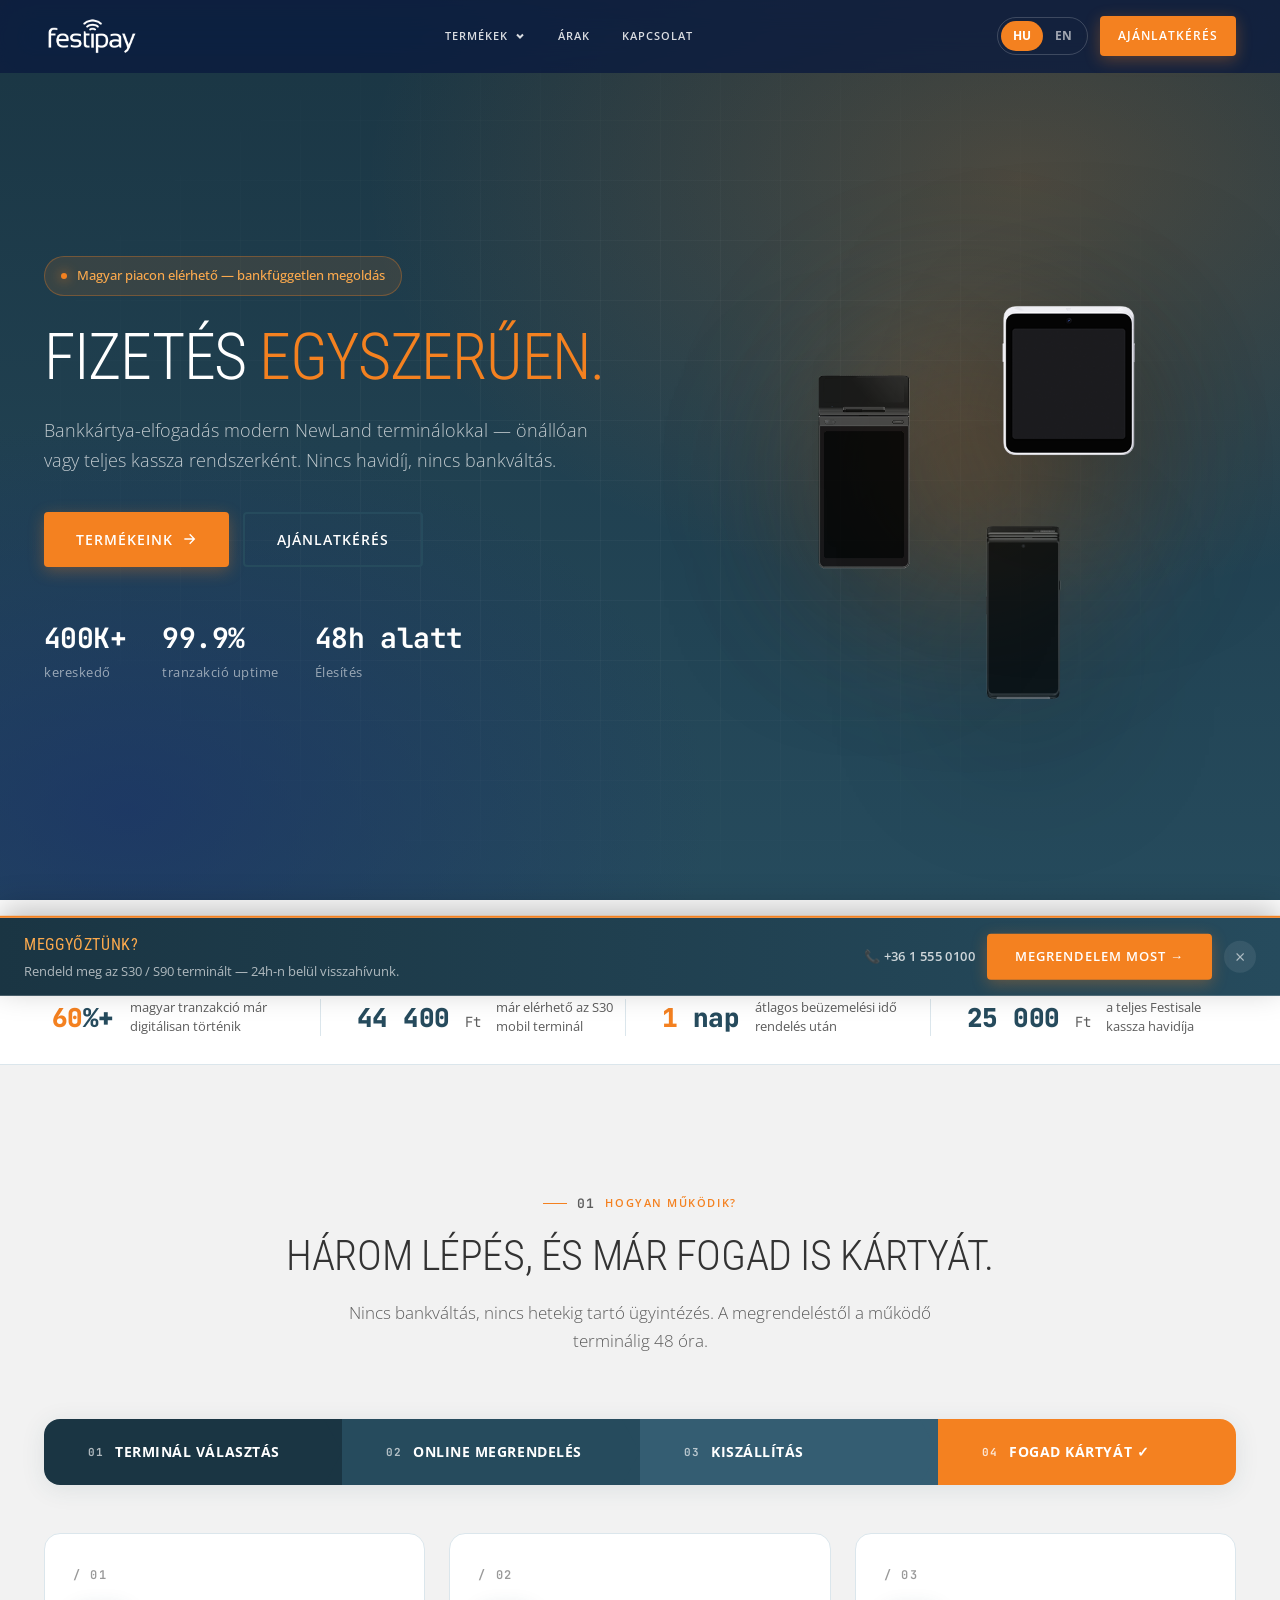
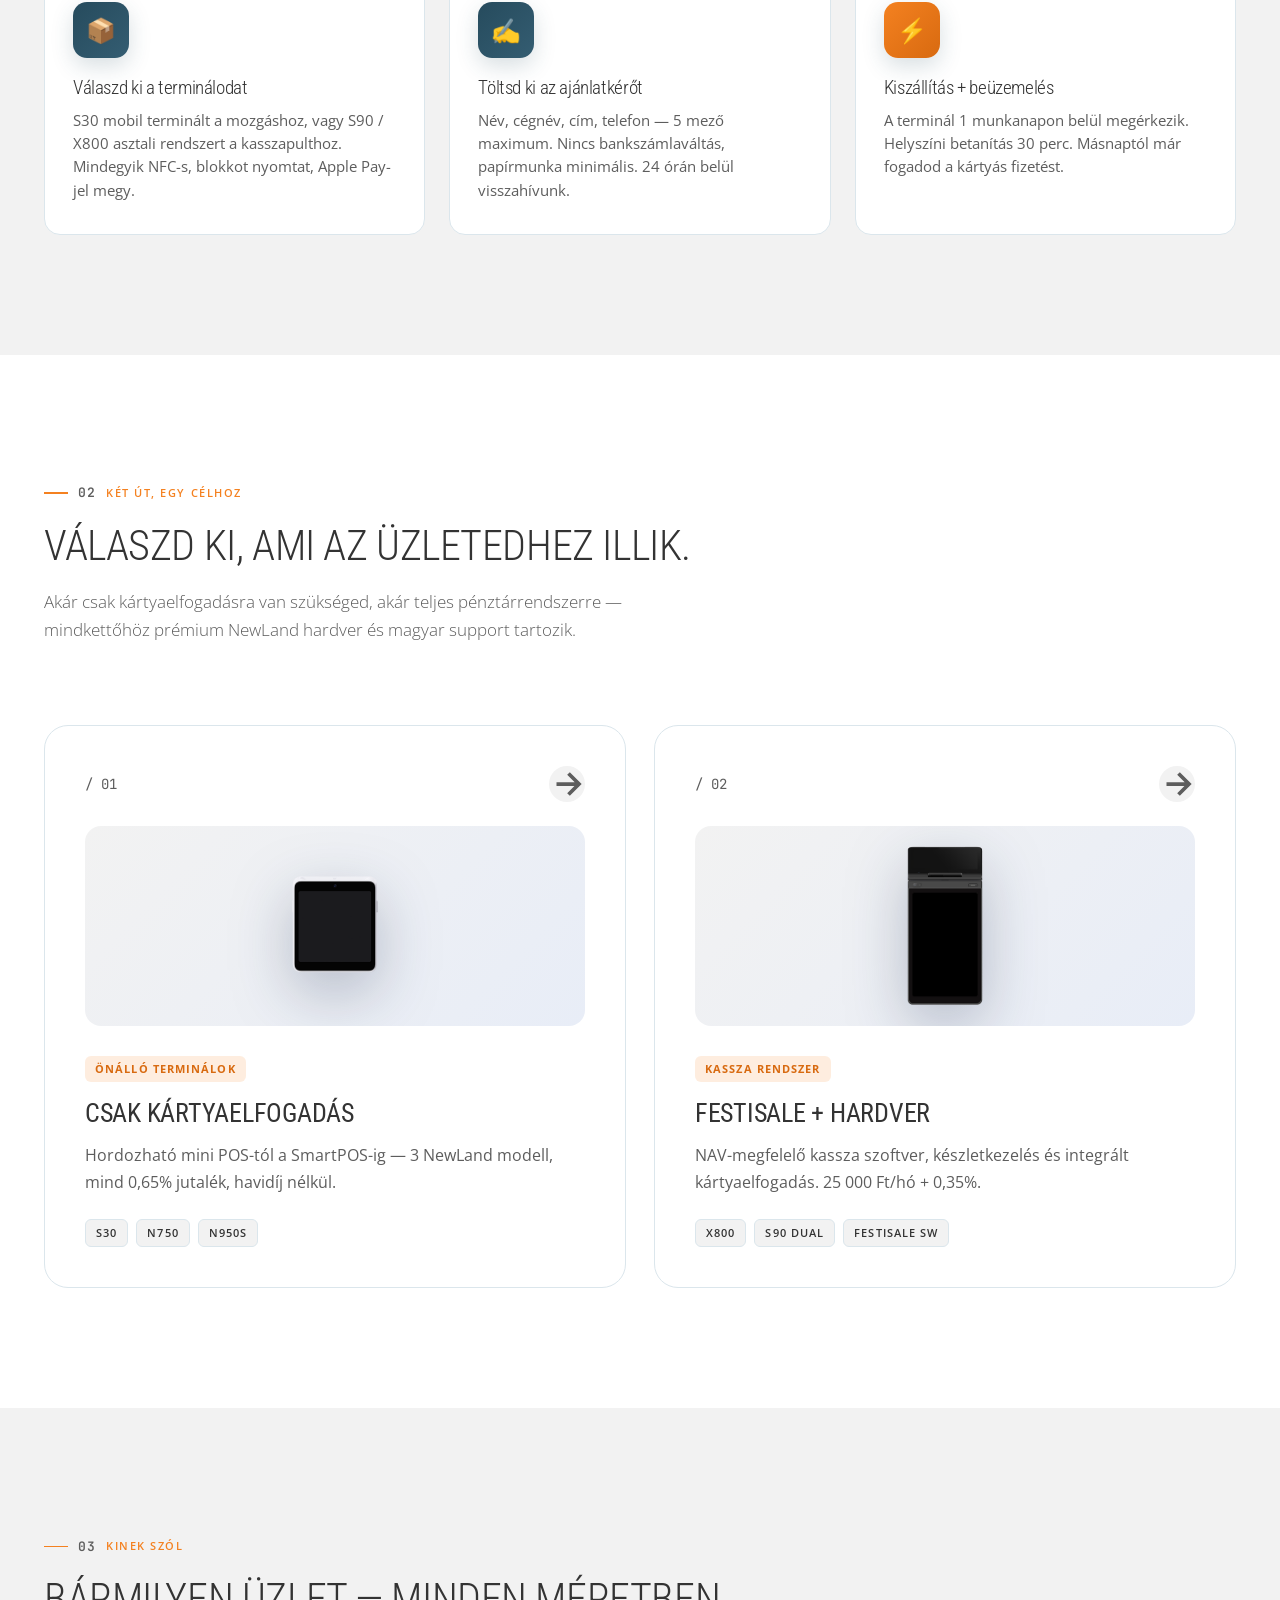
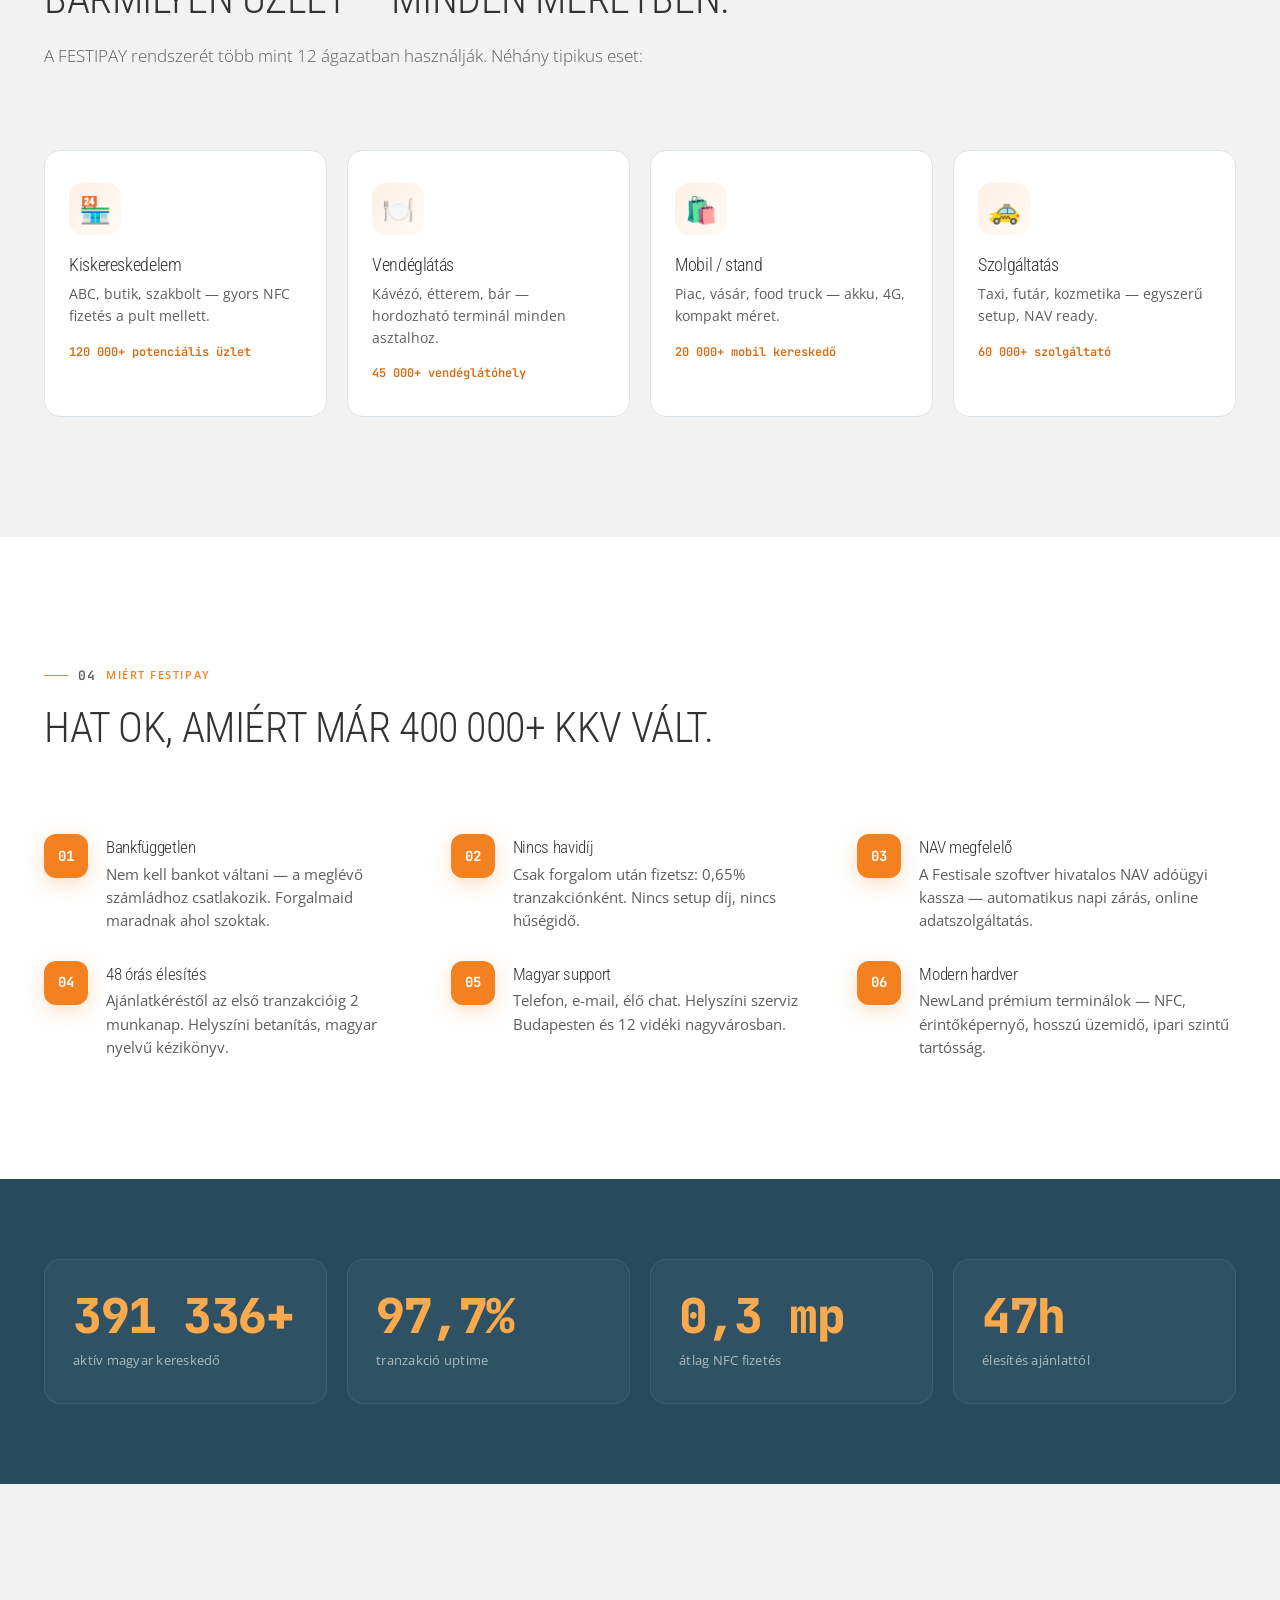
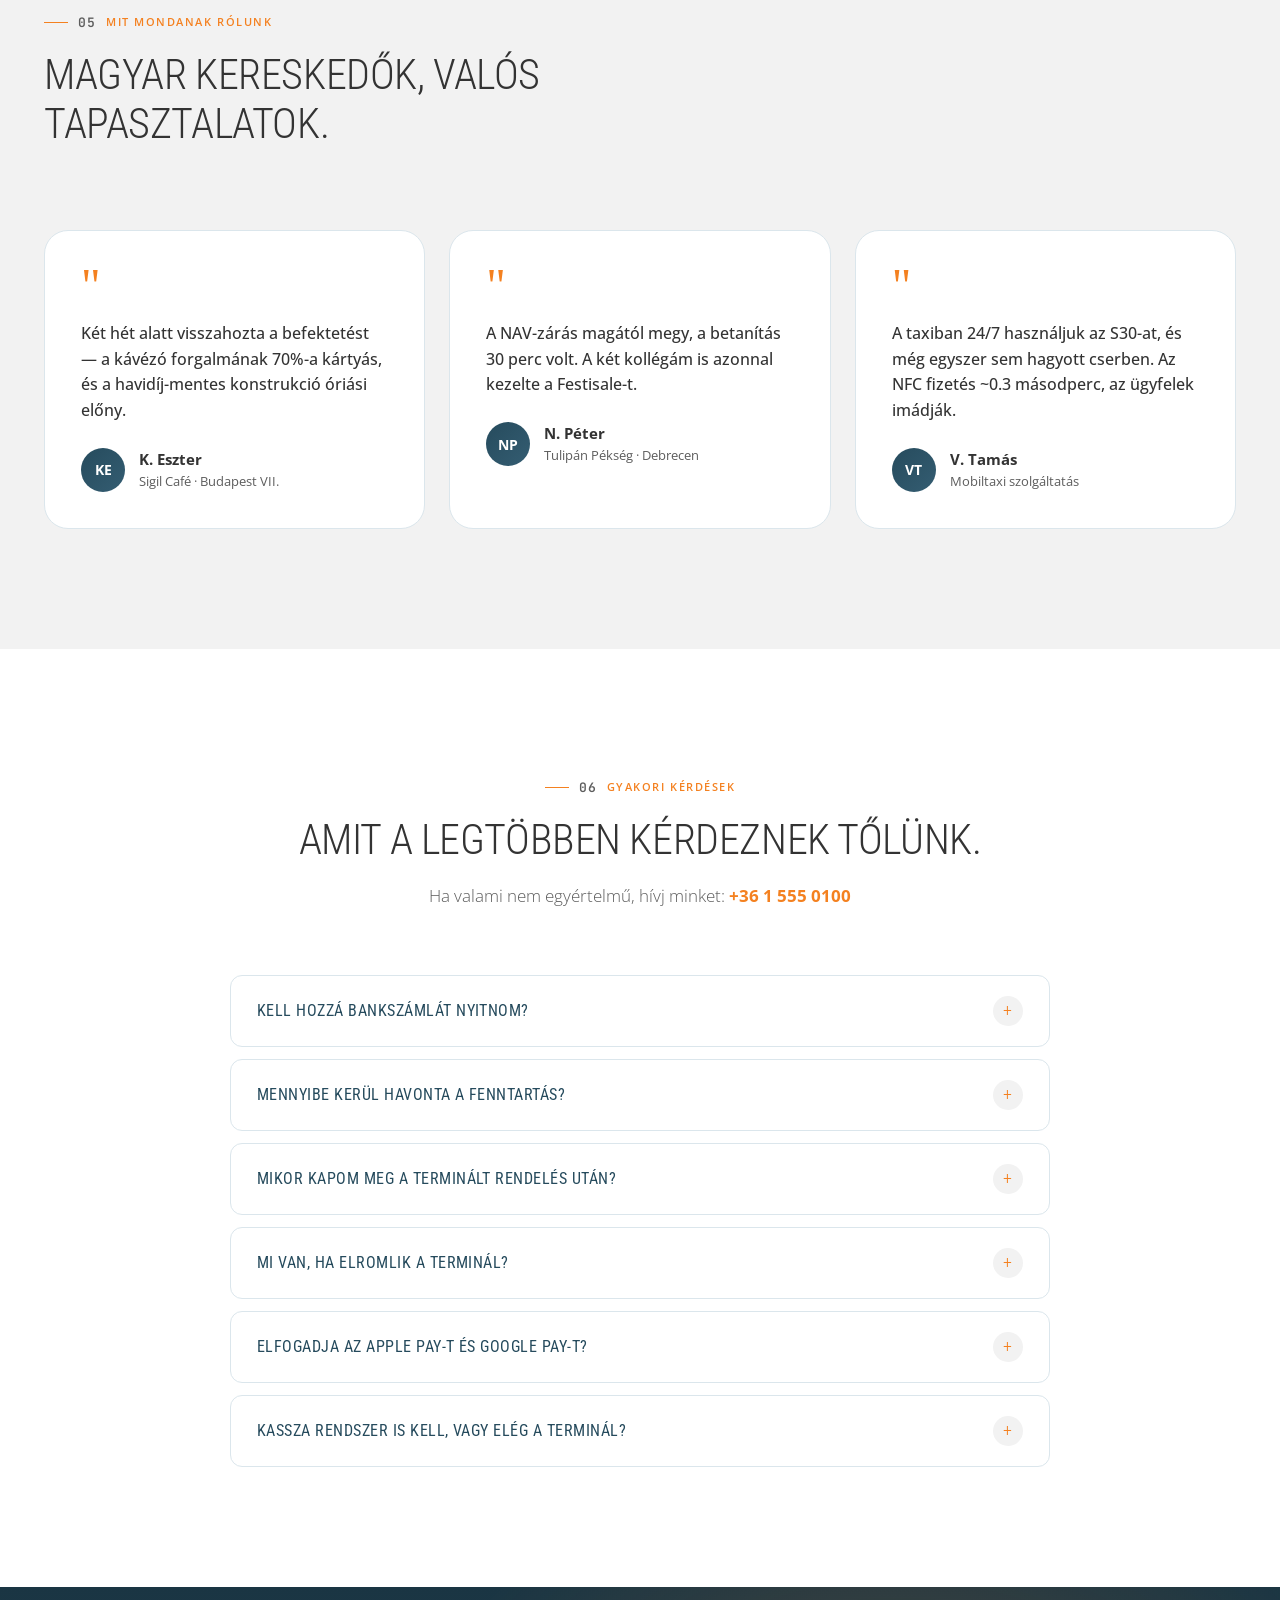
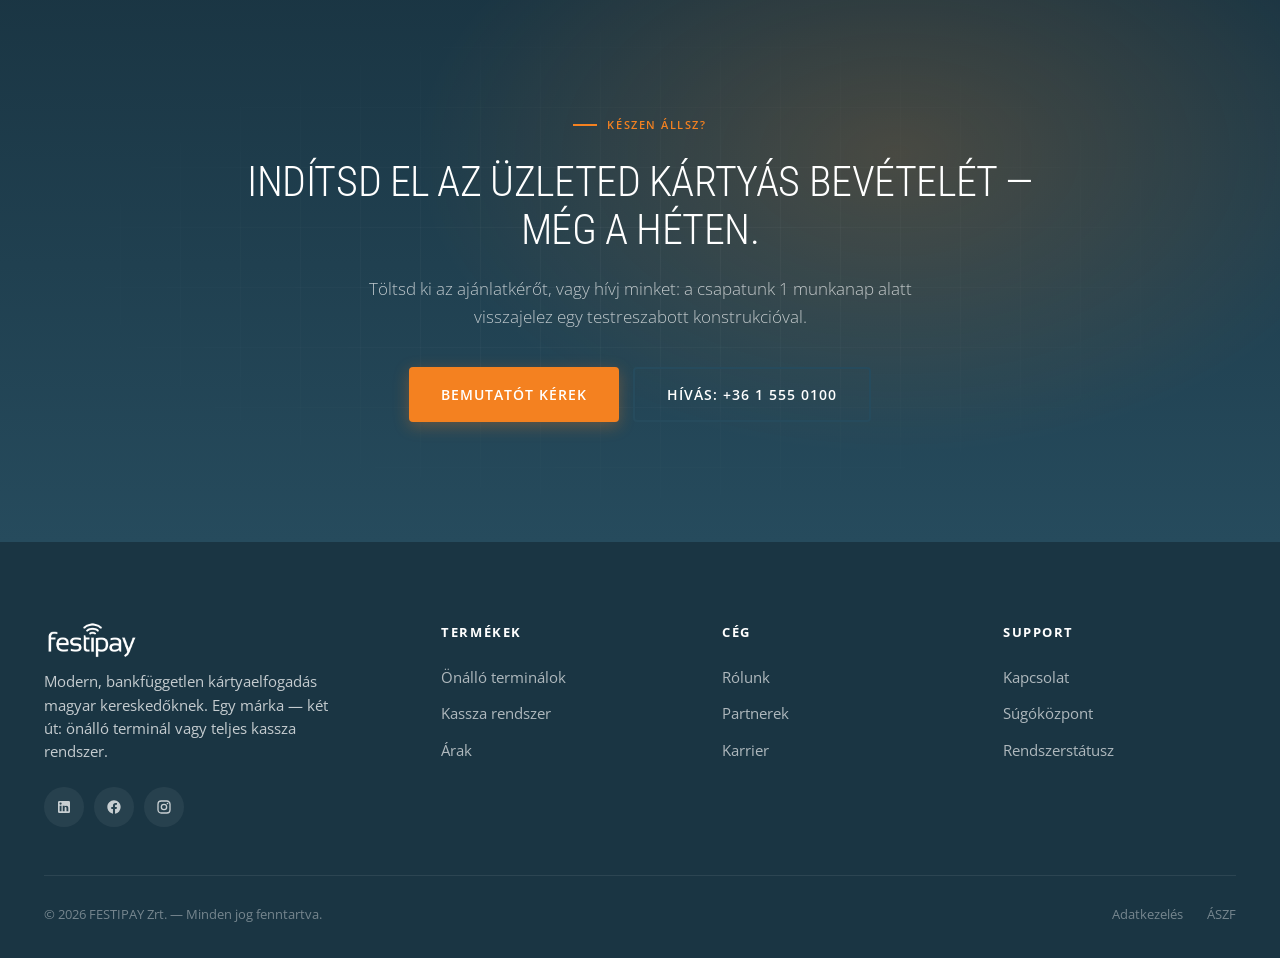
==== commit a58aa89c: "képek" ====
--- a/index.html
+++ b/index.html
@@ -106,13 +106,13 @@
         <div class="hero-stage" aria-hidden="true">
           <div class="hero-glow"></div>
           <div class="hero-term t1">
-            <img src="https://newlandwebsite.oss-us-east-1.aliyuncs.com/uploads/images/202511/01a5e8d3c271663bbd4b840c916102c7.png" alt="" loading="eager">
+            <img src="images/products/s30/hero.png" alt="" loading="eager">
           </div>
           <div class="hero-term t2">
-            <img src="https://newlandwebsite.oss-us-east-1.aliyuncs.com/uploads/images/202505/e03260bdd63a6452f6b327e0a498686c.png" alt="" loading="eager">
+            <img src="images/products/x800/hero.png" alt="" loading="eager">
           </div>
           <div class="hero-term t3">
-            <img src="https://newlandwebsite.oss-us-east-1.aliyuncs.com/uploads/images/202511/f860396529bdf40c9ce5fc5e056dd986.png" alt="" loading="eager">
+            <img src="images/products/s90/hero.png" alt="" loading="eager">
           </div>
         </div>
       </div>
@@ -215,7 +215,7 @@
             <span class="arrow"><svg viewBox="0 0 24 24" fill="none" stroke="currentColor" stroke-width="2.5"><path d="M5 12h14M13 5l7 7-7 7"/></svg></span>
           </div>
           <div class="path-card-img">
-            <img src="https://newlandwebsite.oss-us-east-1.aliyuncs.com/uploads/images/202511/01a5e8d3c271663bbd4b840c916102c7.png" alt="NewLand standalone terminals">
+            <img src="images/products/s30/hero.png" alt="NewLand standalone terminals">
           </div>
           <span class="tag" data-i18n="paths.standalone_tag">Önálló terminálok</span>
           <h3 class="h3" style="margin-top: 16px" data-i18n="paths.standalone_t">Csak kártyaelfogadás</h3>
@@ -232,7 +232,7 @@
             <span class="arrow"><svg viewBox="0 0 24 24" fill="none" stroke="currentColor" stroke-width="2.5"><path d="M5 12h14M13 5l7 7-7 7"/></svg></span>
           </div>
           <div class="path-card-img">
-            <img src="https://newlandwebsite.oss-us-east-1.aliyuncs.com/uploads/images/202505/e03260bdd63a6452f6b327e0a498686c.png" alt="NewLand cashier system">
+            <img src="images/products/x800/hero.png" alt="NewLand cashier system">
           </div>
           <span class="tag" data-i18n="paths.kassza_tag">Kassza rendszer</span>
           <h3 class="h3" style="margin-top: 16px" data-i18n="paths.kassza_t">Festisale + hardver</h3>
